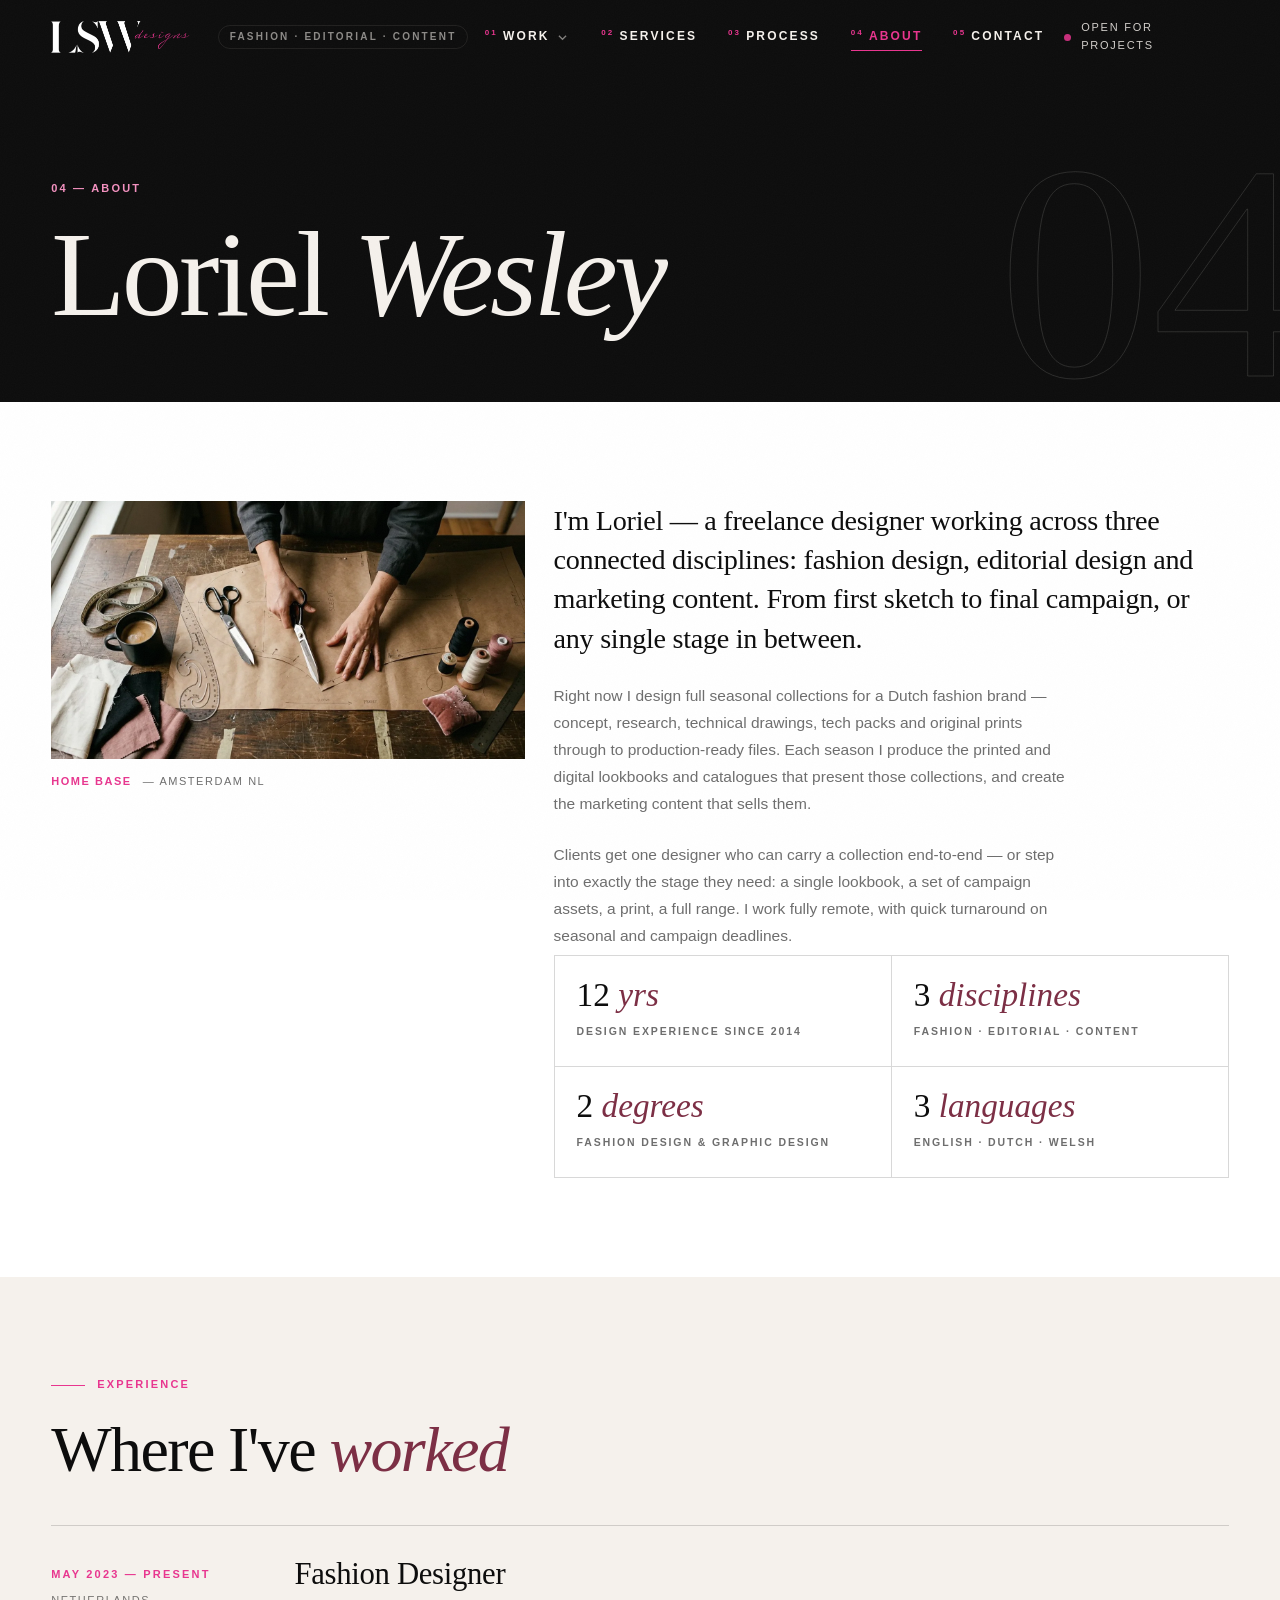
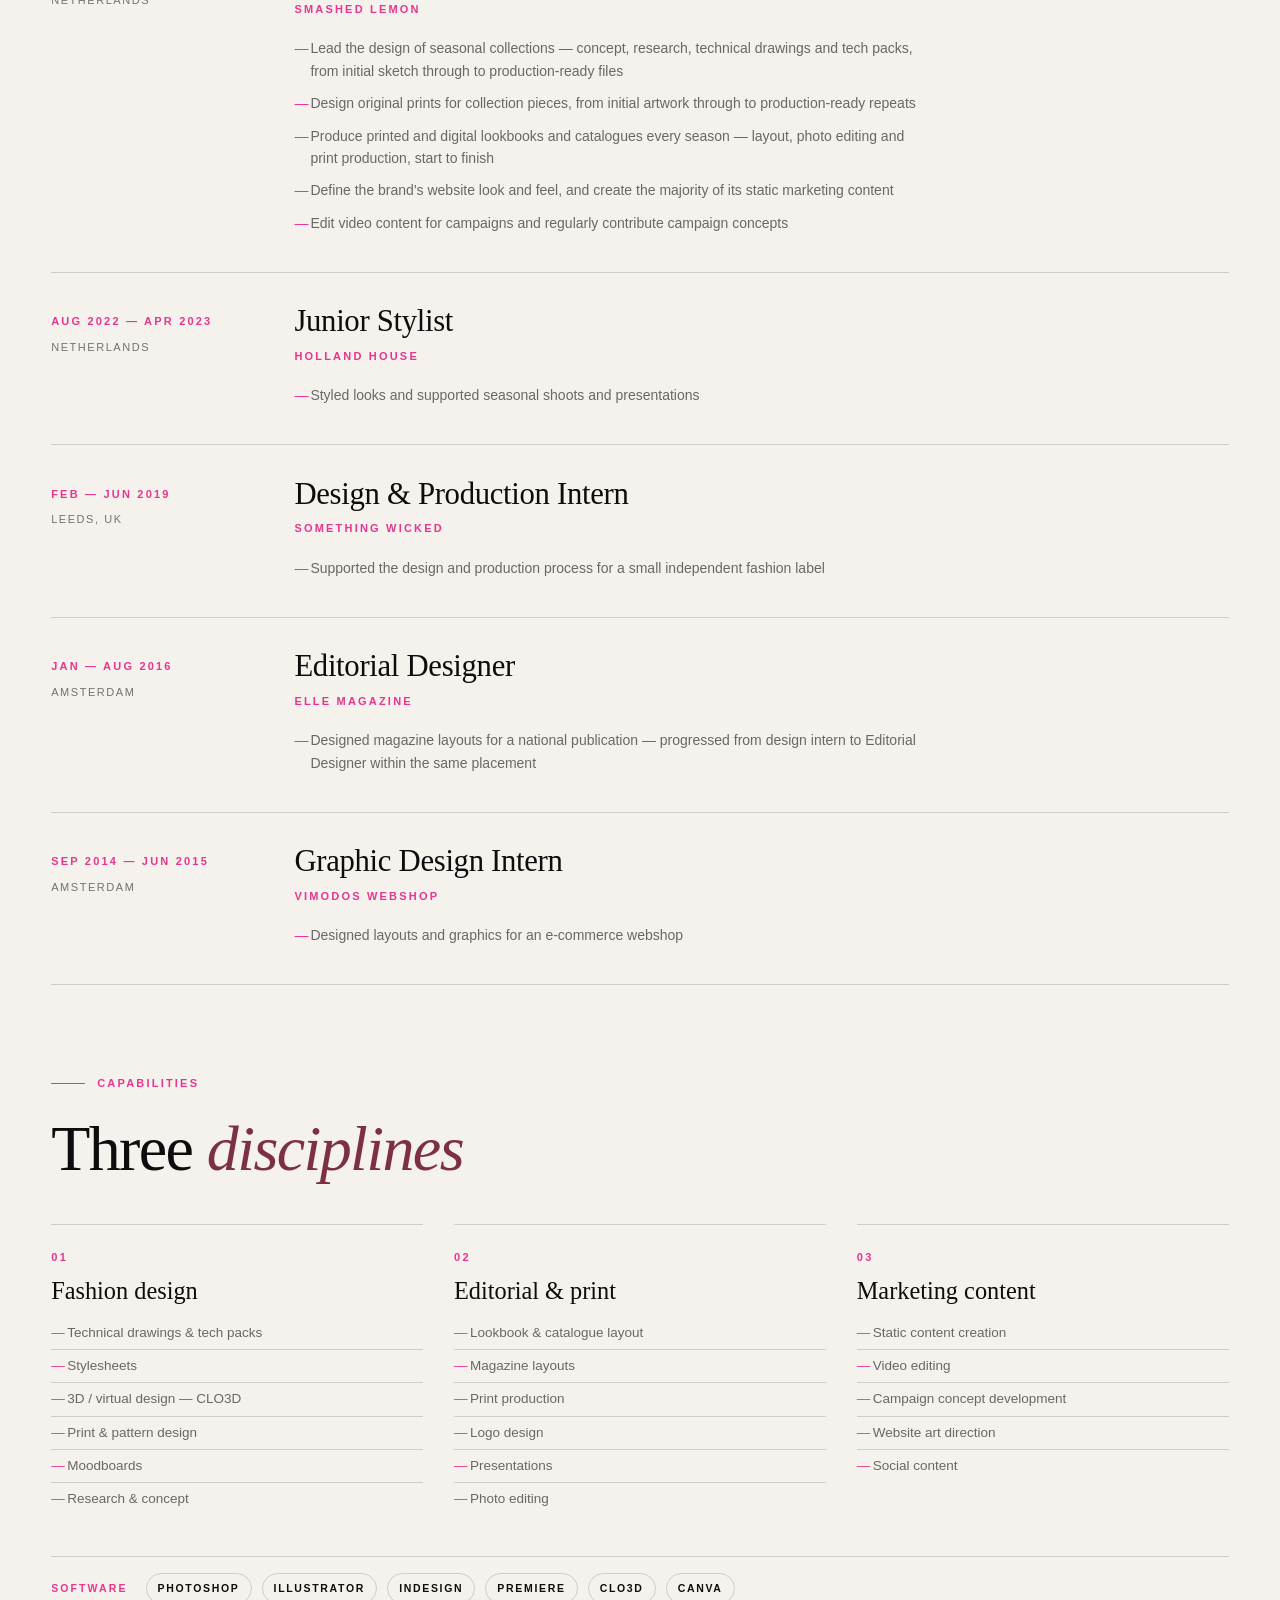
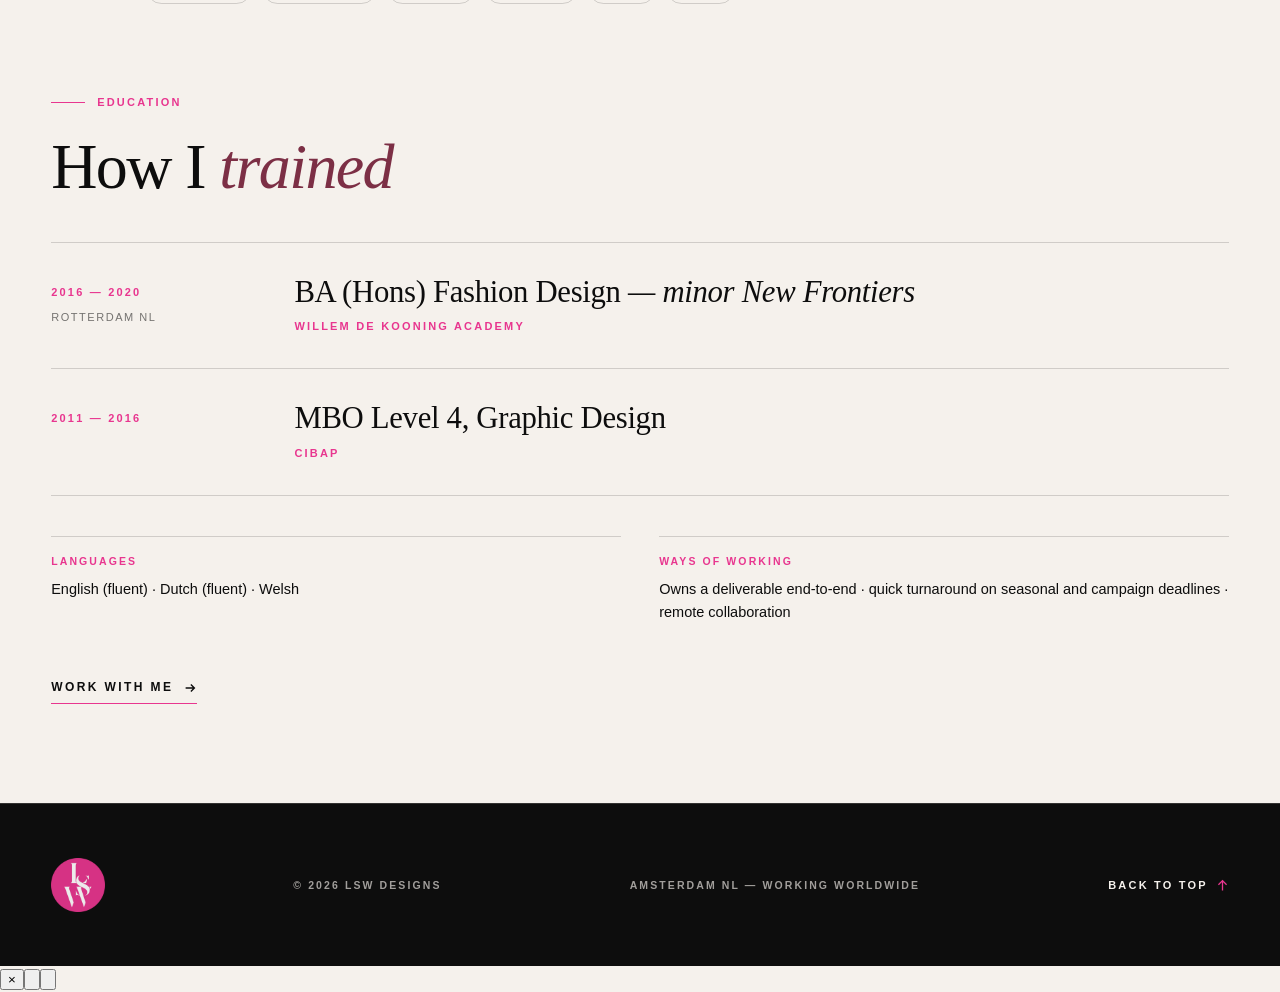
==== about.html @ 2af1115c "edit menu" ====
<!DOCTYPE html>
<html lang="en">
<head>
<meta charset="UTF-8">
<meta name="viewport" content="width=device-width, initial-scale=1">
<title>About — LSW Designs</title>
<meta name="description" content="Loriel Wesley — freelance fashion, editorial and marketing content designer. From first sketch to final campaign, fully remote from Amsterdam.">
<link rel="icon" type="image/png" href="assets/img/monogram.png">
<link rel="stylesheet" href="assets/fonts/fonts.css">
<link rel="stylesheet" href="assets/css/styles.css">
</head>
<body>

<div id="progress"></div>
<div id="cursor"></div>

<header class="masthead" id="masthead">
  <div class="container">
    <a class="wordmark" href="index.html"><img class="logo logo-light" src="assets/img/logo-light.png" alt="LSW Designs"><img class="logo logo-dark" src="assets/img/logo-dark.png" alt="LSW Designs"><span class="tag">Fashion · Editorial · Content</span></a>
    <nav class="nav" aria-label="Primary">
      <div class="nav-item has-sub">
  <a href="work.html"><sup>01</sup>Work</a>
  <button class="sub-toggle" aria-expanded="false" aria-controls="workSub" aria-label="Open Work menu">
    <svg viewBox="0 0 10 6" fill="none" stroke="currentColor" stroke-width="1.4"><path d="M1 1l4 4 4-4"/></svg>
  </button>
  <div class="sub" id="workSub">
    <a href="work.html">Selected work</a>
    <a href="print-archive.html">Print archive</a>
  </div>
</div>
      <a href="services.html"><sup>02</sup>Services</a>
      <a href="process.html"><sup>03</sup>Process</a>
      <a href="about.html" class="active"><sup>04</sup>About</a>
      <a href="index.html#contact"><sup>05</sup>Contact</a>
    </nav>
    <div class="mast-avail"><span class="dot"></span>Open for projects</div>
    <button class="menu-btn" id="menuBtn" aria-expanded="false" aria-controls="overlay">Menu</button>
  </div>
</header>

<div class="overlay" id="overlay">
  <div class="overlay-top"><span class="cap" style="color:var(--mute-inv)">Menu</span><button class="menu-btn" id="menuClose">Close</button></div>
  <div class="links">
    <a href="index.html"><sup>00</sup>Home</a>
    <a href="work.html"><sup>01</sup>Work</a>
    <a href="services.html"><sup>02</sup>Services</a>
    <a href="process.html"><sup>03</sup>Process</a>
    <a href="about.html"><sup>04</sup>About</a>
    <a href="index.html#contact"><sup>05</sup>Contact</a>
  </div>
  <p class="cap" style="color:var(--mute-inv)"><b>Amsterdam NL</b> — working worldwide · lswesleydesigns@gmail.com</p>
</div>

<div class="page-hero">
  <span class="ghost" aria-hidden="true">04</span>
  <div class="container">
    <p class="eyebrow">04 — About</p>
    <h1>Loriel <em>Wesley</em></h1>
    <p class="sub">Freelance fashion, editorial &amp; marketing content designer — based in Amsterdam, working worldwide.</p>
  </div>
</div>

<main>
<!-- ============ LEAD + CREDENTIALS ============ -->
<section class="white-sec pad-b">
  <div class="container">
    <div class="grid stack">
      <figure class="fig s5">
        <div class="media reveal" data-cursor="View">
          <picture>
            <source srcset="assets/img/about.webp" type="image/webp">
            <img src="assets/img/about.jpg" alt="Working from Amsterdam" width="1408" height="768" loading="lazy" decoding="async">
          </picture>
        </div>
        <figcaption class="cap"><b>Home base</b> — Amsterdam NL</figcaption>
      </figure>

      <div class="s7 o6 about-txt">
        <p class="lead reveal">I'm Loriel — a freelance designer working across three connected disciplines: fashion design, editorial design and marketing content. From first sketch to final campaign, or any single stage in between.</p>
        <p class="body reveal" style="--d:80ms">Right now I design full seasonal collections for a Dutch fashion brand — concept, research, technical drawings, tech packs and original prints through to production-ready files. Each season I produce the printed and digital lookbooks and catalogues that present those collections, and create the marketing content that sells them.</p>
        <p class="body reveal" style="--d:140ms">Clients get one designer who can carry a collection end-to-end — or step into exactly the stage they need: a single lookbook, a set of campaign assets, a print, a full range. I work fully remote, with quick turnaround on seasonal and campaign deadlines.</p>

        <div class="creds reveal" style="--d:200ms">
          <div class="cred"><div class="v">12 <em>yrs</em></div><div class="k">Design experience since 2014</div></div>
          <div class="cred"><div class="v">3 <em>disciplines</em></div><div class="k">Fashion · editorial · content</div></div>
          <div class="cred"><div class="v">2 <em>degrees</em></div><div class="k">Fashion design &amp; graphic design</div></div>
          <div class="cred"><div class="v">3 <em>languages</em></div><div class="k">English · Dutch · Welsh</div></div>
        </div>
      </div>
    </div>
  </div>
</section>

<!-- ============ EXPERIENCE ============ -->
<section class="light pad-b">
  <div class="container">
    <header class="shead" style="margin-bottom:clamp(28px,5vh,48px)">
      <p class="eyebrow"><span class="bx">Experience</span></p>
      <h2 class="shead-title" style="font-size:clamp(2.1rem,5vw,4.4rem)">Where I've <em>worked</em></h2>
    </header>

    <div class="exp">
      <div class="exp-row reveal">
        <div class="exp-when"><b>May 2023 — Present</b><span class="loc">Netherlands</span></div>
        <div>
          <h3 class="exp-role">Fashion Designer</h3>
          <span class="exp-company">Smashed Lemon</span>
          <ul class="exp-list">
            <li>Lead the design of seasonal collections — concept, research, technical drawings and tech packs, from initial sketch through to production-ready files</li>
            <li>Design original prints for collection pieces, from initial artwork through to production-ready repeats</li>
            <li>Produce printed and digital lookbooks and catalogues every season — layout, photo editing and print production, start to finish</li>
            <li>Define the brand's website look and feel, and create the majority of its static marketing content</li>
            <li>Edit video content for campaigns and regularly contribute campaign concepts</li>
          </ul>
        </div>
      </div>

      <div class="exp-row reveal">
        <div class="exp-when"><b>Aug 2022 — Apr 2023</b><span class="loc">Netherlands</span></div>
        <div>
          <h3 class="exp-role">Junior Stylist</h3>
          <span class="exp-company">Holland House</span>
          <ul class="exp-list">
            <li>Styled looks and supported seasonal shoots and presentations</li>
          </ul>
        </div>
      </div>

      <div class="exp-row reveal">
        <div class="exp-when"><b>Feb — Jun 2019</b><span class="loc">Leeds, UK</span></div>
        <div>
          <h3 class="exp-role">Design &amp; Production Intern</h3>
          <span class="exp-company">Something Wicked</span>
          <ul class="exp-list">
            <li>Supported the design and production process for a small independent fashion label</li>
          </ul>
        </div>
      </div>

      <div class="exp-row reveal">
        <div class="exp-when"><b>Jan — Aug 2016</b><span class="loc">Amsterdam</span></div>
        <div>
          <h3 class="exp-role">Editorial Designer</h3>
          <span class="exp-company">Elle Magazine</span>
          <ul class="exp-list">
            <li>Designed magazine layouts for a national publication — progressed from design intern to Editorial Designer within the same placement</li>
          </ul>
        </div>
      </div>

      <div class="exp-row reveal">
        <div class="exp-when"><b>Sep 2014 — Jun 2015</b><span class="loc">Amsterdam</span></div>
        <div>
          <h3 class="exp-role">Graphic Design Intern</h3>
          <span class="exp-company">Vimodos Webshop</span>
          <ul class="exp-list">
            <li>Designed layouts and graphics for an e-commerce webshop</li>
          </ul>
        </div>
      </div>
    </div>

    <!-- ============ SKILLS ============ -->
    <header class="shead" style="margin-top:clamp(64px,10vh,110px);margin-bottom:clamp(28px,5vh,48px)">
      <p class="eyebrow"><span class="bx">Capabilities</span></p>
      <h2 class="shead-title" style="font-size:clamp(2.1rem,5vw,4.4rem)">Three <em>disciplines</em></h2>
    </header>

    <div class="skills">
      <div class="skill reveal">
        <span class="k">01</span>
        <h4>Fashion design</h4>
        <ul>
          <li>Technical drawings &amp; tech packs</li>
          <li>Stylesheets</li>
          <li>3D / virtual design — CLO3D</li>
          <li>Print &amp; pattern design</li>
          <li>Moodboards</li>
          <li>Research &amp; concept</li>
        </ul>
      </div>
      <div class="skill reveal" style="--d:70ms">
        <span class="k">02</span>
        <h4>Editorial &amp; print</h4>
        <ul>
          <li>Lookbook &amp; catalogue layout</li>
          <li>Magazine layouts</li>
          <li>Print production</li>
          <li>Logo design</li>
          <li>Presentations</li>
          <li>Photo editing</li>
        </ul>
      </div>
      <div class="skill reveal" style="--d:140ms">
        <span class="k">03</span>
        <h4>Marketing content</h4>
        <ul>
          <li>Static content creation</li>
          <li>Video editing</li>
          <li>Campaign concept development</li>
          <li>Website art direction</li>
          <li>Social content</li>
        </ul>
      </div>
    </div>

    <div class="software reveal">
      <span class="k">Software</span>
      <span class="tag">Photoshop</span><span class="tag">Illustrator</span><span class="tag">InDesign</span><span class="tag">Premiere</span><span class="tag">CLO3D</span><span class="tag">Canva</span>
    </div>

    <!-- ============ EDUCATION ============ -->
    <header class="shead" style="margin-top:clamp(64px,10vh,110px);margin-bottom:clamp(28px,5vh,48px)">
      <p class="eyebrow"><span class="bx">Education</span></p>
      <h2 class="shead-title" style="font-size:clamp(2.1rem,5vw,4.4rem)">How I <em>trained</em></h2>
    </header>

    <div class="exp">
      <div class="exp-row reveal">
        <div class="exp-when"><b>2016 — 2020</b><span class="loc">Rotterdam NL</span></div>
        <div>
          <h3 class="exp-role">BA (Hons) Fashion Design <em>— minor New Frontiers</em></h3>
          <span class="exp-company">Willem de Kooning Academy</span>
        </div>
      </div>
      <div class="exp-row reveal">
        <div class="exp-when"><b>2011 — 2016</b></div>
        <div>
          <h3 class="exp-role">MBO Level 4, Graphic Design</h3>
          <span class="exp-company">CIBAP</span>
        </div>
      </div>
    </div>

    <!-- ============ LANGUAGES / WAYS OF WORKING ============ -->
    <div class="facts">
      <div class="fact reveal">
        <div class="k">Languages</div>
        <div class="v">English (fluent) · Dutch (fluent) · Welsh</div>
      </div>
      <div class="fact reveal" style="--d:70ms">
        <div class="k">Ways of working</div>
        <div class="v">Owns a deliverable end-to-end · quick turnaround on seasonal and campaign deadlines · remote collaboration</div>
      </div>
    </div>

    <a class="more" href="index.html#contact" style="margin-top:clamp(36px,6vh,56px)">Work with me <svg viewBox="0 0 16 16" fill="none" stroke="currentColor" stroke-width="1.6"><path d="M3 8h10M9 4l4 4-4 4"/></svg></a>
  </div>
</section>
</main>

<footer class="dark">
  <div class="container foot">
    <img class="foot-mark" src="assets/img/monogram.png" alt="LSW Designs monogram" width="160" height="160" loading="lazy" decoding="async">
    <span class="meta">© 2026 LSW Designs</span>
    <span class="meta">Amsterdam NL — working worldwide</span>
    <a class="top" href="#top">Back to top <svg viewBox="0 0 16 16" fill="none" stroke="currentColor" stroke-width="1.6"><path d="M8 14V2M3 7l5-5 5 5"/></svg></a>
  </div>
</footer>

<script src="assets/js/main.js"></script>
</body>
</html>
---- assets/fonts/fonts.css ----
@font-face {
  font-family: 'Archivo';
  font-style: italic;
  font-weight: 100 900;
  font-stretch: 100%;
  font-display: swap;
  src: url(k3kBo8UDI-1M0wlSfdzyIEkpwTM29hr-8mTYCxCmuA.woff2) format('woff2');
  unicode-range: U+0000-00FF, U+0131, U+0152-0153, U+02BB-02BC, U+02C6, U+02DA, U+02DC, U+0304, U+0308, U+0329, U+2000-206F, U+20AC, U+2122, U+2191, U+2193, U+2212, U+2215, U+FEFF, U+FFFD;
}

@font-face {
  font-family: 'Archivo';
  font-style: normal;
  font-weight: 100 900;
  font-stretch: 100%;
  font-display: swap;
  src: url(k3kPo8UDI-1M0wlSV9XAw6lQkqWY8Q82sLydOxI.woff2) format('woff2');
  unicode-range: U+0000-00FF, U+0131, U+0152-0153, U+02BB-02BC, U+02C6, U+02DA, U+02DC, U+0304, U+0308, U+0329, U+2000-206F, U+20AC, U+2122, U+2191, U+2193, U+2212, U+2215, U+FEFF, U+FFFD;
}

@font-face {
  font-family: 'Archivo Narrow';
  font-style: italic;
  font-weight: 400 700;
  font-display: swap;
  src: url(tss2ApVBdCYD5Q7hcxTE1ArZ0bb1uX563g.woff2) format('woff2');
  unicode-range: U+0000-00FF, U+0131, U+0152-0153, U+02BB-02BC, U+02C6, U+02DA, U+02DC, U+0304, U+0308, U+0329, U+2000-206F, U+20AC, U+2122, U+2191, U+2193, U+2212, U+2215, U+FEFF, U+FFFD;
}

@font-face {
  font-family: 'Archivo Narrow';
  font-style: normal;
  font-weight: 400 700;
  font-display: swap;
  src: url(tss0ApVBdCYD5Q7hcxTE1ArZ0bbwiXw.woff2) format('woff2');
  unicode-range: U+0000-00FF, U+0131, U+0152-0153, U+02BB-02BC, U+02C6, U+02DA, U+02DC, U+0304, U+0308, U+0329, U+2000-206F, U+20AC, U+2122, U+2191, U+2193, U+2212, U+2215, U+FEFF, U+FFFD;
}

@font-face {
  font-family: 'Fraunces';
  font-style: italic;
  font-weight: 100 900;
  font-display: swap;
  src: url(6NU58FyLNQOQZAnv9ZwNjucMHVn85Ni7emAe9lKqZTnbB-gzTK0K1ChjeveQ.woff2) format('woff2');
  unicode-range: U+0000-00FF, U+0131, U+0152-0153, U+02BB-02BC, U+02C6, U+02DA, U+02DC, U+0304, U+0308, U+0329, U+2000-206F, U+20AC, U+2122, U+2191, U+2193, U+2212, U+2215, U+FEFF, U+FFFD;
}

@font-face {
  font-family: 'Fraunces';
  font-style: normal;
  font-weight: 100 900;
  font-display: swap;
  src: url(6NU78FyLNQOQZAnv9bYEvDiIdE9Ea92uemAk_WBq8U_9v0c2Wa0KxC9TeA.woff2) format('woff2');
  unicode-range: U+0000-00FF, U+0131, U+0152-0153, U+02BB-02BC, U+02C6, U+02DA, U+02DC, U+0304, U+0308, U+0329, U+2000-206F, U+20AC, U+2122, U+2191, U+2193, U+2212, U+2215, U+FEFF, U+FFFD;
}
---- assets/css/styles.css ----
/* ============ TOKENS ============ */
:root{
  --rose-dark:#7C2F45;
  --rose-bright:#E8368F;
  --rose-soft:#F491C0;
  --purple-deep:#3B1F35;
  --paper:#F5F1EC;
  --black:#0D0D0D;
  --white:#FFFFFF;
  --ink:#0D0D0D;
  --line:rgba(13,13,13,.16);
  --line-inv:rgba(245,241,236,.16);
  --mute:rgba(13,13,13,.6);
  --mute-inv:rgba(245,241,236,.64);
  --serif:'Fraunces',Georgia,'Times New Roman',serif;
  --sans:'Archivo','Helvetica Neue',Arial,sans-serif;
  --narrow:'Archivo Narrow','Arial Narrow',Arial,sans-serif;
  --ease:cubic-bezier(.65,.05,.36,1);
  --ease2:cubic-bezier(.22,.61,.36,1);
  --pad:clamp(20px,4vw,72px);
}
/* ============ BASE ============ */
*,*::before,*::after{box-sizing:border-box}
html{scroll-behavior:smooth;scroll-padding-top:96px}
body{
  margin:0;background:var(--paper);color:var(--ink);
  font-family:var(--sans);font-size:16px;line-height:1.6;
  -webkit-font-smoothing:antialiased;text-rendering:optimizeLegibility;
  overflow-x:clip;
}
body.locked{overflow:hidden}
img{display:block;max-width:100%}
a{color:inherit;text-decoration:none}
h1,h2,h3,h4{margin:0;font-weight:400}
p{margin:0}
::selection{background:var(--rose-bright);color:var(--white)}
/* film grain */
body::after{
  content:"";position:fixed;inset:0;z-index:95;pointer-events:none;opacity:.05;
  background-image:url("data:image/svg+xml;utf8,<svg xmlns='http://www.w3.org/2000/svg' width='160' height='160'><filter id='n'><feTurbulence type='fractalNoise' baseFrequency='0.9' numOctaves='2' stitchTiles='stitch'/><feColorMatrix type='saturate' values='0'/></filter><rect width='160' height='160' filter='url(%23n)' opacity='0.55'/></svg>");
}
/* ============ GRID ============ */
.container{width:min(1720px,100%);margin-inline:auto;padding-inline:var(--pad)}
.grid{display:grid;grid-template-columns:repeat(12,1fr);column-gap:clamp(16px,2.2vw,32px)}
.s1{grid-column-end:span 1}.s2{grid-column-end:span 2}.s3{grid-column-end:span 3}.s4{grid-column-end:span 4}
.s5{grid-column-end:span 5}.s6{grid-column-end:span 6}.s7{grid-column-end:span 7}.s8{grid-column-end:span 8}
.s9{grid-column-end:span 9}.s10{grid-column-end:span 10}.s11{grid-column-end:span 11}.s12{grid-column-end:span 12}
.o1{grid-column-start:1}.o2{grid-column-start:2}.o3{grid-column-start:3}.o4{grid-column-start:4}
.o5{grid-column-start:5}.o6{grid-column-start:6}.o7{grid-column-start:7}.o8{grid-column-start:8}
.o9{grid-column-start:9}.o10{grid-column-start:10}
.bleed{width:100vw;margin-left:calc(50% - 50vw)}
/* ============ TYPE ============ */
.eyebrow{
  font-family:var(--narrow);font-size:11px;font-weight:600;letter-spacing:.2em;
  text-transform:uppercase;color:var(--mute);
}
.bx{color:var(--rose-bright);font-weight:600;margin-right:.55em}
.serif{font-family:var(--serif)}
.display{
  font-family:var(--serif);font-weight:350;letter-spacing:-.02em;line-height:.92;
}
.cap{
  font-family:var(--narrow);font-size:11px;font-weight:500;letter-spacing:.14em;
  text-transform:uppercase;color:var(--mute);margin-top:14px;
}
.cap b{color:var(--rose-bright);font-weight:600;margin-right:.6em}
.cap i{font-style:normal;color:var(--ink)}
/* ============ REVEAL ============ */
.reveal{transition:transform .6s var(--ease2)}
.media{overflow:hidden}
.media img{width:100%;height:100%;object-fit:cover;transform:scale(1.03);transition:transform 1.5s var(--ease)}
.media:hover img{transform:scale(1.07)}
/* ============ PROGRESS + MASTHEAD ============ */
#progress{position:fixed;top:0;left:0;height:2px;width:0;background:var(--rose-bright);z-index:110}
.masthead{
  position:fixed;top:0;left:0;right:0;z-index:100;color:var(--paper);
  transition:transform .5s var(--ease),background .45s ease,color .45s ease,box-shadow .45s ease;
}
.masthead .container{display:flex;align-items:center;justify-content:space-between;height:74px;gap:20px}
.masthead.hidden{transform:translateY(-104%)}
.masthead.scrolled{background:rgba(245,241,236,.88);backdrop-filter:blur(12px);-webkit-backdrop-filter:blur(12px);color:var(--ink);box-shadow:0 1px 0 var(--line)}
.wordmark{font-family:var(--serif);font-size:21px;letter-spacing:-.01em;line-height:1}
.wordmark em{font-style:italic}
.wordmark sup{font-size:8px;color:var(--rose-bright);margin-left:2px;vertical-align:super}
.wordmark .tag{display:inline-block;margin-left:14px;font-family:var(--narrow);font-size:10px;letter-spacing:.22em;color:inherit;opacity:.55;text-transform:uppercase;vertical-align:2px}
.wordmark{display:inline-flex;align-items:center;gap:14px}
.wordmark img.logo{display:block;height:clamp(24px,3.4vw,32px);width:auto}
.wordmark img.logo-dark{display:none}
.masthead.scrolled .wordmark img.logo-light{display:none}
.masthead.scrolled .wordmark img.logo-dark{display:block}
.nav{display:flex;align-items:center;gap:clamp(16px,2.4vw,34px)}
.nav a{font-family:var(--narrow);font-size:12px;font-weight:600;letter-spacing:.18em;text-transform:uppercase;position:relative;padding:4px 0}
.nav a sup{font-size:8px;color:var(--rose-bright);margin-right:5px}
.nav a::after{content:"";position:absolute;left:0;bottom:0;height:1px;width:100%;background:var(--rose-bright);transform:scaleX(0);transform-origin:right;transition:transform .45s var(--ease)}
.nav a:hover::after{transform:scaleX(1);transform-origin:left}
.mast-avail{display:flex;align-items:center;gap:10px;font-family:var(--narrow);font-size:11px;letter-spacing:.16em;text-transform:uppercase;opacity:.85}
.dot{width:7px;height:7px;border-radius:50%;background:var(--rose-bright);box-shadow:0 0 0 0 rgba(232,54,143,.55);animation:pulse 2.4s infinite}
@keyframes pulse{0%{box-shadow:0 0 0 0 rgba(232,54,143,.5)}70%{box-shadow:0 0 0 9px rgba(232,54,143,0)}100%{box-shadow:0 0 0 0 rgba(232,54,143,0)}}
.menu-btn{display:none;background:none;border:0;color:inherit;cursor:pointer;font-family:var(--narrow);font-size:12px;font-weight:600;letter-spacing:.18em;text-transform:uppercase;padding:8px 0}
/* menu overlay */
.overlay{position:fixed;inset:0;z-index:105;background:var(--black);color:var(--paper);display:flex;flex-direction:column;justify-content:space-between;padding:calc(var(--pad) * 1.2) var(--pad) var(--pad);transform:translateY(-102%);transition:transform .6s var(--ease)}
.overlay.open{transform:translateY(0)}
.overlay-top{display:flex;align-items:center;justify-content:space-between;margin-bottom:6vh}
.overlay .menu-btn{display:block;color:var(--paper)}
.overlay .links{display:flex;flex-direction:column}
.overlay .links a{font-family:var(--serif);font-size:clamp(2.4rem,10vw,4.6rem);line-height:1.06;display:flex;align-items:baseline;gap:18px;padding:6px 0;border-bottom:1px solid var(--line-inv)}
.overlay .links a sup{font-family:var(--narrow);font-size:12px;color:var(--rose-bright);letter-spacing:.2em}
.overlay .links a:hover{color:var(--rose-soft);font-style:italic}
/* ============ CURSOR FOLLOWER ============ */
#cursor{
  position:fixed;left:0;top:0;z-index:120;pointer-events:none;
  font-family:var(--narrow);font-size:10px;font-weight:600;letter-spacing:.22em;text-transform:uppercase;
  background:var(--black);color:var(--paper);border:1px solid var(--line-inv);
  padding:9px 14px;border-radius:999px;opacity:0;transform:translate(-50%,-160%) scale(.7);
  transition:opacity .3s ease,transform .3s var(--ease);white-space:nowrap;
}
#cursor.on{opacity:1;transform:translate(-50%,-160%) scale(1)}
/* ============ HERO ============ */
.hero{position:relative;background:var(--black);color:var(--paper);min-height:100vh;min-height:100svh;display:flex;flex-direction:column;overflow:hidden}
.hero-media{position:absolute;top:0;right:0;bottom:0;width:56%;overflow:hidden}
.hero-media img{width:100%;height:100%;object-fit:cover;animation:kb 30s ease-in-out infinite alternate}
.hero-media-shade{position:absolute;inset:0;background:linear-gradient(90deg,rgba(13,13,13,.82) 0%,rgba(13,13,13,.35) 46%,rgba(13,13,13,0) 78%)}
@keyframes kb{from{transform:scale(1.02) translateX(0)}to{transform:scale(1.11) translateX(-2.4%)}}
.hero-inner{position:relative;z-index:2;flex:1;display:flex;flex-direction:column;padding-top:clamp(120px,16vh,170px);padding-bottom:40px}
.hero-copy{position:relative;z-index:3}
.hero .kicker{color:var(--rose-soft);letter-spacing:.22em}
.hero-title{margin:clamp(14px,2.5vh,26px) 0 clamp(18px,3vh,30px);display:flex;flex-direction:column}
.hero-title .t1{font-family:var(--serif);font-weight:340;font-size:clamp(3.6rem,10vw,12rem);line-height:.86;letter-spacing:-.03em}
.hero-title .t2{font-family:var(--serif);font-weight:340;font-size:clamp(3.6rem,10vw,12rem);line-height:.86;letter-spacing:-.03em}
.hero-title .t2 em{font-style:italic;font-weight:300;color:var(--paper)}
.hero-title sup{font-size:.16em;color:var(--rose-bright);vertical-align:super;letter-spacing:0}
.hero-line{max-width:52ch;font-family:var(--sans);font-size:clamp(15px,1.25vw,17px);line-height:1.7;color:var(--mute-inv)}
.hero-line .accent{display:block;font-family:var(--narrow);font-size:12px;font-weight:600;letter-spacing:.24em;text-transform:uppercase;color:var(--rose-bright);margin-bottom:12px}
.hero-meta{position:relative;z-index:3;margin-top:auto;padding-top:26px;border-top:1px solid var(--line-inv);display:flex;flex-wrap:wrap;gap:14px 44px;font-family:var(--narrow);font-size:11px;font-weight:600;letter-spacing:.2em;text-transform:uppercase;color:var(--mute-inv)}
.hero-edge{position:absolute;left:22px;bottom:26px;z-index:3;writing-mode:vertical-rl;transform:rotate(180deg);font-family:var(--narrow);font-size:10px;letter-spacing:.26em;text-transform:uppercase;color:rgba(245,241,236,.42)}
.hero-scroll{position:absolute;right:26px;bottom:24px;z-index:3;display:flex;flex-direction:column;align-items:center;gap:10px;font-family:var(--narrow);font-size:10px;letter-spacing:.24em;text-transform:uppercase;color:var(--mute-inv)}
.hero-scroll i{display:block;width:1px;height:44px;background:var(--line-inv);position:relative;overflow:hidden}
.hero-scroll i::after{content:"";position:absolute;left:0;top:-30%;width:100%;height:30%;background:var(--rose-bright);animation:scrolldot 2.2s var(--ease) infinite}
@keyframes scrolldot{0%{top:-30%}70%{top:105%}100%{top:105%}}
/* ============ TICKER ============ */
.ticker{background:var(--black);border-top:1px solid var(--line-inv);overflow:hidden;padding:15px 0}
.ticker-track{display:flex;width:max-content;animation:marq 42s linear infinite}
.ticker:hover .ticker-track{animation-play-state:paused}
.ticker-group{display:flex;align-items:center}
.ticker-item{font-family:var(--narrow);font-size:12px;font-weight:600;letter-spacing:.26em;text-transform:uppercase;color:rgba(245,241,236,.82);padding:0 26px;white-space:nowrap}
.ticker-star{width:11px;height:11px;color:var(--rose-bright);flex:0 0 auto}
@keyframes marq{to{transform:translateX(-50%)}}
/* ============ SECTIONS ============ */
section{position:relative}
.pad-b{padding-block:clamp(72px,11vh,150px)}
.dark{background:var(--black);color:var(--paper)}
.light{background:var(--paper);color:var(--ink)}
.white-sec{background:var(--white);color:var(--ink)}
/* section header */
.shead{margin-bottom:clamp(44px,7vh,88px)}
.shead .eyebrow{margin-bottom:clamp(18px,3vh,30px);display:flex;align-items:center;gap:12px}
.shead .eyebrow::before{content:"";width:34px;height:1px;background:var(--rose-bright)}
.shead-main{align-items:end}
.shead-title{font-family:var(--serif);font-weight:340;font-size:clamp(3rem,7.5vw,7.2rem);line-height:.92;letter-spacing:-.025em}
.shead-title em{font-style:italic;color:var(--rose-dark)}
.dark .shead-title em{color:var(--rose-soft)}
.shead-meta{padding-bottom:8px}
.shead-meta p{font-family:var(--narrow);font-size:12px;font-weight:600;letter-spacing:.16em;text-transform:uppercase;color:var(--mute)}
.dark .shead-meta p{color:var(--mute-inv)}
.shead-meta .desc{font-family:var(--sans);font-size:15px;font-weight:400;letter-spacing:0;text-transform:none;max-width:44ch;margin-top:14px;line-height:1.65}
/* ============ CASE STUDIES ============ */
.cs{padding-top:clamp(56px,9vh,110px);padding-bottom:clamp(56px,9vh,110px);border-top:1px solid var(--line)}
.cs:first-of-type{border-top:0;padding-top:0}
.cs-head{align-items:end;margin-bottom:clamp(30px,5vh,56px)}
.cs-idx{font-family:var(--narrow);font-size:12px;font-weight:600;letter-spacing:.24em;text-transform:uppercase;color:var(--rose-bright)}
.cs-title{font-family:var(--serif);font-weight:340;font-size:clamp(2.6rem,6vw,5.6rem);line-height:.95;letter-spacing:-.02em;margin-top:8px}
.cs-title em{font-style:italic}
.cs-sub{margin-top:12px;font-family:var(--narrow);font-size:12px;font-weight:600;letter-spacing:.18em;text-transform:uppercase;color:var(--mute)}
.cs-meta{display:grid;grid-template-columns:repeat(2,1fr);gap:14px 24px;padding:22px 0 6px;border-top:1px solid var(--line)}
.cs-meta .k{font-family:var(--narrow);font-size:10px;font-weight:600;letter-spacing:.2em;text-transform:uppercase;color:var(--rose-bright)}
.cs-meta .v{font-family:var(--sans);font-size:13.5px;line-height:1.45;margin-top:4px;color:var(--ink)}
.cs-brief{margin:0}
.cs-brief .eyebrow{margin-bottom:14px}
.cs-brief p{font-size:clamp(15px,1.2vw,17px);line-height:1.7;color:var(--mute);max-width:40ch}
.pull{font-family:var(--serif);font-weight:300;font-style:italic;font-size:clamp(1.35rem,2.4vw,2.1rem);line-height:1.28;letter-spacing:-.01em}
.pull .note{display:block;margin-top:18px;font-family:var(--narrow);font-style:normal;font-size:11px;font-weight:600;letter-spacing:.18em;text-transform:uppercase;color:var(--rose-bright)}
.aside-note{font-family:var(--narrow);font-size:12px;font-weight:600;letter-spacing:.16em;text-transform:uppercase;color:var(--mute);line-height:1.9}
.aside-note b{color:var(--ink);font-weight:600}
/* figure spacing */
.fig{margin:0}
.fig+.fig{margin-top:clamp(18px,3vh,30px)}
/* ============ JOURNEY STRIP (horizontal drag) ============ */
.strip-head{display:flex;align-items:flex-end;justify-content:space-between;gap:20px;margin-bottom:22px}
.strip-head .lbl{font-family:var(--narrow);font-size:11px;font-weight:600;letter-spacing:.22em;text-transform:uppercase;color:var(--rose-bright)}
.strip-head .lbl b{color:var(--ink);font-weight:600}
.strip-head h3{font-family:var(--serif);font-weight:340;font-size:clamp(1.6rem,2.6vw,2.4rem);line-height:1;margin-top:8px}
.strip-nav{display:flex;align-items:center;gap:12px;flex:0 0 auto}
.strip-count{font-family:var(--narrow);font-size:11px;letter-spacing:.18em;color:var(--mute);min-width:56px;text-align:right}
.strip-btn{width:42px;height:42px;border:1px solid var(--line);background:none;cursor:pointer;display:grid;place-items:center;transition:all .3s var(--ease)}
.strip-btn:hover{border-color:var(--rose-bright);color:var(--rose-bright)}
.strip-btn svg{width:15px;height:15px}
.drag{display:flex;gap:clamp(14px,1.6vw,22px);overflow-x:auto;scroll-snap-type:x mandatory;cursor:grab;scrollbar-width:none;-ms-overflow-style:none;padding-bottom:4px;user-select:none}
.drag::-webkit-scrollbar{display:none}
.drag.dragging{cursor:grabbing;scroll-snap-type:none}
.slide{flex:0 0 auto;width:clamp(280px,32vw,440px);scroll-snap-align:start}
.slide .media{aspect-ratio:4/5}
.slide .cap{margin-top:12px}
.strip-progress{height:1px;background:var(--line);margin-top:26px;position:relative}
.strip-progress i{position:absolute;left:0;top:-1px;height:3px;width:20%;background:var(--rose-bright);transition:width .2s linear}
/* ============ SERVICES ============ */
.svc{border-top:1px solid var(--line-inv)}
.svc-row{display:grid;grid-template-columns:minmax(90px,160px) 1fr minmax(120px,240px) 48px;gap:clamp(16px,2.4vw,40px);align-items:center;padding:clamp(26px,4vh,42px) 0;border-bottom:1px solid var(--line-inv);transition:background .35s ease,padding .35s ease}
.svc-row:hover{background:#141414;padding-left:clamp(8px,1.2vw,18px);padding-right:clamp(8px,1.2vw,18px)}
.svc-num{font-family:var(--narrow);font-size:12px;font-weight:600;letter-spacing:.24em;color:var(--rose-soft)}
.svc-row:hover .svc-num{color:var(--rose-bright)}
.svc-name{font-family:var(--serif);font-weight:340;font-size:clamp(1.7rem,3.4vw,3.2rem);line-height:1;letter-spacing:-.01em;color:var(--paper)}
.svc-row:hover .svc-name{font-style:italic;color:var(--white)}
.svc-desc{font-family:var(--sans);font-size:14.5px;line-height:1.65;color:var(--mute-inv);max-width:56ch}
.svc-tags{display:flex;flex-wrap:wrap;gap:8px}
.tag{font-family:var(--narrow);font-size:10.5px;font-weight:600;letter-spacing:.16em;text-transform:uppercase;border:1px solid var(--line-inv);color:var(--rose-soft);padding:6px 11px;border-radius:999px;white-space:nowrap}
.svc-row:hover .tag{border-color:rgba(232,54,143,.6);color:var(--rose-bright)}
.svc-arrow{justify-self:end;color:var(--rose-bright);opacity:0;transform:translateX(-8px);transition:all .35s var(--ease)}
.svc-row:hover .svc-arrow{opacity:1;transform:none}
.svc-arrow svg{width:18px;height:18px}
/* ============ PROCESS ============ */
.steps{display:grid;grid-template-columns:repeat(4,1fr);gap:clamp(18px,2.4vw,32px);margin-top:clamp(20px,4vh,40px)}
.step{border-top:1px solid var(--line);padding-top:22px}
.step .n{font-family:var(--narrow);font-size:12px;font-weight:600;letter-spacing:.22em;color:var(--rose-bright)}
.step h3{font-family:var(--serif);font-weight:340;font-size:clamp(1.4rem,1.9vw,1.9rem);line-height:1.05;margin:14px 0 12px}
.step p{font-size:14px;line-height:1.65;color:var(--mute)}
.remote{margin-top:clamp(40px,6vh,70px);border-top:1px solid var(--line);padding-top:26px;display:grid;grid-template-columns:repeat(4,1fr);gap:clamp(18px,2.4vw,32px)}
.remote .k{font-family:var(--narrow);font-size:10.5px;font-weight:600;letter-spacing:.2em;text-transform:uppercase;color:var(--rose-bright);margin-bottom:6px}
.remote .v{font-family:var(--sans);font-size:13.5px;line-height:1.55;color:var(--mute)}
.deliver{margin-top:clamp(36px,5vh,60px)}
.deliver .row{display:flex;flex-wrap:wrap;align-items:center;gap:10px;margin-top:16px}
.deliver .tag{border-color:var(--line);color:var(--ink)}
.deliver .tag:hover{border-color:var(--rose-bright);color:var(--rose-bright)}
.deliver p{font-family:var(--sans);font-size:13.5px;color:var(--mute);max-width:60ch;margin-top:14px}
/* dark rose band */
.rose-band{background:var(--rose-dark);color:var(--paper);padding-block:clamp(64px,9vh,120px);margin-top:clamp(56px,9vh,110px)}
.rose-band .statement{font-family:var(--serif);font-weight:340;font-size:clamp(2.2rem,5.4vw,5rem);line-height:1.02;letter-spacing:-.02em;max-width:16ch}
.rose-band .statement em{font-style:italic;color:var(--rose-soft)}
.rose-band .sub{font-family:var(--narrow);font-size:12px;font-weight:600;letter-spacing:.2em;text-transform:uppercase;color:rgba(245,241,236,.7);margin-top:20px}
.tt{margin-top:clamp(30px,5vh,50px);border-top:1px solid rgba(245,241,236,.28)}
.tt-row{display:flex;align-items:baseline;justify-content:space-between;gap:20px;padding:17px 0;border-bottom:1px solid rgba(245,241,236,.28)}
.tt-row .k{font-family:var(--narrow);font-size:11px;font-weight:600;letter-spacing:.2em;text-transform:uppercase;color:var(--rose-soft)}
.tt-row .v{font-family:var(--serif);font-size:clamp(1.15rem,2vw,1.7rem);font-weight:340}
/* before/after */
.ba{margin-top:clamp(56px,9vh,110px)}
.ba-wrap{position:relative;overflow:hidden;aspect-ratio:3/2;cursor:ew-resize;touch-action:pan-y}
.ba-wrap img{position:absolute;inset:0;width:100%;height:100%;object-fit:cover;pointer-events:none}
.ba-before{clip-path:inset(0 calc(100% - var(--pos,50%)) 0 0)}
.ba-line{position:absolute;top:0;bottom:0;left:var(--pos,50%);width:2px;background:var(--paper);transform:translateX(-1px)}
.ba-knob{position:absolute;top:50%;left:var(--pos,50%);transform:translate(-50%,-50%);width:52px;height:52px;border-radius:50%;background:var(--paper);display:grid;place-items:center;color:var(--ink);box-shadow:0 4px 24px rgba(13,13,13,.28)}
.ba-knob svg{width:20px;height:20px}
.ba-tag{position:absolute;top:18px;font-family:var(--narrow);font-size:10.5px;font-weight:600;letter-spacing:.2em;text-transform:uppercase;color:var(--paper);background:rgba(13,13,13,.55);backdrop-filter:blur(4px);padding:7px 12px;border-radius:999px}
.ba-tag.l{left:18px}
.ba-tag.r{right:18px}
.ba-cap{display:flex;justify-content:space-between;gap:16px;flex-wrap:wrap;margin-top:14px}
/* ============ ABOUT ============ */
.about-media{position:relative}
.about-media .cap{margin-top:14px}
.about-txt{min-width:0}
.about-txt>*+*{margin-top:clamp(18px,2.6vh,28px)}
.about-txt .lead{font-family:var(--serif);font-weight:300;font-size:clamp(1.35rem,2.2vw,2rem);line-height:1.4;letter-spacing:-.01em;overflow-wrap:normal}
.about-txt .lead em{font-style:italic;color:var(--rose-dark)}
.about-txt p.body{font-size:15.5px;line-height:1.75;color:var(--mute);max-width:60ch;overflow-wrap:normal}
.creds{display:grid;grid-template-columns:repeat(2,1fr);border-top:1px solid var(--line);border-left:1px solid var(--line);margin-top:6px}
.cred{border-right:1px solid var(--line);border-bottom:1px solid var(--line);padding:22px 22px 26px}
.cred .v{font-family:var(--serif);font-weight:340;font-size:clamp(1.7rem,2.6vw,2.4rem);line-height:1;color:var(--ink)}
.cred .v em{font-style:italic;color:var(--rose-dark)}
.cred .k{font-family:var(--narrow);font-size:10.5px;font-weight:600;letter-spacing:.18em;text-transform:uppercase;color:var(--mute);margin-top:12px}
/* ============ CONTACT ============ */
.contact-email{display:inline-block;font-family:var(--serif);font-weight:340;font-size:clamp(1.9rem,5.4vw,5rem);line-height:1.05;letter-spacing:-.02em;color:var(--paper);margin-top:clamp(26px,4vh,44px);border-bottom:2px solid var(--rose-bright);transition:color .35s ease}
.contact-email:hover{color:var(--rose-soft)}
.contact-email .at{color:var(--rose-bright)}
.contact-note{font-family:var(--narrow);font-size:12px;font-weight:600;letter-spacing:.18em;text-transform:uppercase;color:var(--mute-inv);margin-top:16px}
.contact-grid{margin-top:clamp(44px,7vh,80px);border-top:1px solid var(--line-inv)}
.form{display:grid;grid-template-columns:repeat(2,1fr);gap:clamp(26px,4vh,44px) clamp(24px,3vw,40px);padding-top:clamp(30px,5vh,48px)}
.form .full{grid-column:1/-1}
.field label{display:block;font-family:var(--narrow);font-size:10.5px;font-weight:600;letter-spacing:.2em;text-transform:uppercase;color:var(--rose-soft);margin-bottom:8px}
.field input,.field select,.field textarea{
  width:100%;background:transparent;border:0;border-bottom:1px solid var(--line-inv);
  color:var(--paper);font-family:var(--sans);font-size:16px;padding:12px 0;border-radius:0;
  transition:border-color .3s ease;appearance:none;-webkit-appearance:none;
}
.field input:focus,.field select:focus,.field textarea:focus{outline:none;border-color:var(--rose-bright)}
.field ::placeholder{color:rgba(245,241,236,.4);opacity:1}
.field textarea{resize:vertical;min-height:110px}
.field select{background-image:url("data:image/svg+xml;utf8,<svg xmlns='http://www.w3.org/2000/svg' width='12' height='8' viewBox='0 0 12 8'><path d='M1 1l5 5 5-5' fill='none' stroke='%23E8368F' stroke-width='1.6'/></svg>");background-repeat:no-repeat;background-position:right 4px center;cursor:pointer}
.field select option{color:var(--ink);background:var(--paper)}
.field .hint{display:block;font-family:var(--narrow);font-size:10.5px;letter-spacing:.14em;text-transform:uppercase;color:var(--mute-inv);margin-top:8px}
.btn{display:inline-flex;align-items:center;gap:12px;background:var(--rose-bright);color:var(--black);border:0;cursor:pointer;font-family:var(--narrow);font-size:12px;font-weight:700;letter-spacing:.2em;text-transform:uppercase;padding:19px 30px;border-radius:999px;transition:background .3s ease,color .3s ease,transform .3s ease}
.btn:hover{background:var(--white)}
.btn svg{width:15px;height:15px;transition:transform .3s var(--ease)}
.btn:hover svg{transform:translateX(4px)}
.form-ok{grid-column:1/-1;padding:10px 0 30px}
.form-ok .big{font-family:var(--serif);font-style:italic;font-size:clamp(1.6rem,3vw,2.4rem);color:var(--paper)}
.form-ok p{color:var(--mute-inv);margin-top:12px;font-size:15px}
/* ============ FOOTER ============ */
footer.dark{border-top:1px solid var(--line-inv);padding-block:clamp(40px,6vh,64px)}
.foot{display:flex;flex-wrap:wrap;align-items:center;justify-content:space-between;gap:16px 40px}
.foot-mark{display:block;height:clamp(38px,4.5vw,54px);width:auto;opacity:.92;transition:opacity .3s ease}
.foot-mark:hover{opacity:1}
.foot .meta{font-family:var(--narrow);font-size:10.5px;font-weight:600;letter-spacing:.2em;text-transform:uppercase;color:var(--mute-inv)}
.foot .top{font-family:var(--narrow);font-size:11px;font-weight:600;letter-spacing:.2em;text-transform:uppercase;color:var(--paper);display:flex;align-items:center;gap:8px}
.foot .top svg{width:13px;height:13px;color:var(--rose-bright)}
.foot .top:hover{color:var(--rose-soft)}
/* ============ RESPONSIVE ============ */
@media (max-width:1024px){
  .hero-media{width:64%}
  .svc-row{grid-template-columns:64px 1fr 40px}
  .svc-tags{grid-column:2}
  .steps,.remote{grid-template-columns:repeat(2,1fr)}
  .nav{display:none}
  .mast-avail{display:none}
  .menu-btn{display:block}
}
@media (max-width:900px){
  .stack>*{grid-column:1/-1 !important}
  .stack .cs-meta{grid-column:1/-1 !important}
  .hero-media{width:100%;opacity:.9}
  .hero-media-shade{background:linear-gradient(180deg,rgba(13,13,13,.7) 0%,rgba(13,13,13,.55) 40%,rgba(13,13,13,.8) 100%)}
  .hero-copy{max-width:100%}
  .hero-edge{display:none}
  .hero-meta{gap:12px 28px}
  .form{grid-template-columns:1fr}
  .stack>.fig,.stack>.cs-brief,.stack>.pull{margin-bottom:clamp(24px,4vh,40px)}
  .shead-main{row-gap:20px}
}
@media (max-width:600px){
  .svc-row{grid-template-columns:1fr 40px}
  .svc-num{grid-column:1}
  .svc-name{grid-column:1}
  .svc-desc{grid-column:1}
  .svc-tags{grid-column:1}
  .svc-arrow{display:none}
  .steps,.remote{grid-template-columns:1fr}
  .hero-scroll{display:none}
  .ba-wrap{aspect-ratio:4/5}
  .wordmark .tag{display:none}
  .cs-meta{grid-template-columns:1fr}
}
/* ============ REDUCED MOTION ============ */
@media (prefers-reduced-motion:reduce){
  *,*::before,*::after{animation-duration:.001s !important;animation-iteration-count:1 !important;transition-duration:.001s !important;scroll-behavior:auto !important}
  .reveal{transform:none}
  .media{clip-path:none}
  .ticker-track{animation:none}
}


  .cw-1 .bg{fill:#F5F1EC}
  .cw-1 .shape-a{fill:#7C2F45}
  .cw-1 .shape-b{fill:#E8368F}
  .cw-1 .shape-c{fill:#F491C0}
  .cw-1 .shape-d{fill:#3B1F35}
  .cw-1 .line{fill:none;stroke:#0D0D0D;stroke-width:1.4;opacity:.55}
  .cw-1 .dot{fill:#E8368F}
  .cw-2 .bg{fill:#F5F1EC}
  .cw-2 .shape-a{fill:#0D0D0D}
  .cw-2 .shape-b{fill:#4a4a4a}
  .cw-2 .shape-c{fill:#b5b0aa}
  .cw-2 .shape-d{fill:#0D0D0D}
  .cw-2 .line{fill:none;stroke:#0D0D0D;stroke-width:1.4;opacity:.5}
  .cw-2 .dot{fill:#0D0D0D}
  .cw-3 .bg{fill:#3B1F35}
  .cw-3 .shape-a{fill:#F5F1EC}
  .cw-3 .shape-b{fill:#F491C0}
  .cw-3 .shape-c{fill:#E8368F}
  .cw-3 .shape-d{fill:#0D0D0D}
  .cw-3 .line{fill:none;stroke:#F5F1EC;stroke-width:1.4;opacity:.5}
  .cw-3 .dot{fill:#E8368F}
/* ============ MULTI-PAGE ADDITIONS ============ */

/* media is used as span inside links too */
.media{display:block;position:relative}
.media svg{display:block}
.media svg.fill{width:100%;height:100%}

/* nav active state */
.nav a.active{color:var(--rose-bright)}
.nav a.active::after{transform:scaleX(1);transform-origin:left}

/* ============ MORE LINK (arrow) ============ */
.more{display:inline-flex;align-items:center;gap:10px;font-family:var(--narrow);font-size:12px;font-weight:600;letter-spacing:.2em;text-transform:uppercase;color:inherit;border-bottom:1px solid var(--rose-bright);padding-bottom:6px;transition:color .3s ease}
.more:hover{color:var(--rose-bright)}
.more svg{width:14px;height:14px;flex:0 0 auto;transition:transform .3s var(--ease)}
.more:hover svg{transform:translateX(4px)}
.shead-meta .more{margin-top:20px}

/* ============ PAGE HERO (subpages) ============ */
.page-hero{position:relative;background:var(--black);color:var(--paper);padding:clamp(150px,20vh,210px) 0 clamp(60px,8vh,96px);overflow:hidden}
.page-hero .eyebrow{color:var(--rose-soft)}
.page-hero h1{font-family:var(--serif);font-weight:340;font-size:clamp(3.2rem,9.5vw,8.8rem);line-height:.9;letter-spacing:-.03em;margin-top:clamp(16px,2.5vh,26px)}
.page-hero h1 em{font-style:italic}
.page-hero .sub{max-width:56ch;margin-top:clamp(18px,3vh,28px);color:var(--mute-inv);font-size:clamp(15px,1.2vw,17px);line-height:1.7}
.page-hero .ghost{position:absolute;right:calc(var(--pad) * -0.5);bottom:-0.08em;font-family:var(--serif);font-weight:300;font-size:clamp(9rem,24vw,22rem);line-height:1;color:transparent;-webkit-text-stroke:1px rgba(245,241,236,.13);pointer-events:none;user-select:none}

/* ============ WORK TEASERS (index) ============ */
.teasers{row-gap:clamp(30px,5vh,56px)}
.teaser{display:block;position:relative}
.teaser .cap b{transition:color .3s ease}
.teaser:hover .cap b{color:var(--rose-bright)}
.teaser .arr{position:absolute;top:14px;right:14px;width:40px;height:40px;border-radius:50%;background:var(--paper);display:grid;place-items:center;color:var(--ink);opacity:0;transform:translateY(-6px);transition:all .35s var(--ease);z-index:2}
.teaser:hover .arr{opacity:1;transform:none}
.teaser .arr svg{width:15px;height:15px}
@media (max-width:900px){ .teasers .teaser{margin-top:0 !important} }

/* ============ COMPACT SERVICES (index) ============ */
.svc-compact{border-top:1px solid var(--line)}
.svc-compact a{display:grid;grid-template-columns:64px minmax(0,1fr) auto;gap:clamp(14px,2vw,28px);align-items:center;padding:clamp(20px,3vh,28px) 0;border-bottom:1px solid var(--line);transition:padding-left .3s ease}
.svc-compact a:hover{padding-left:12px}
.svc-compact .n{font-family:var(--narrow);font-size:12px;font-weight:600;letter-spacing:.2em;color:var(--rose-bright)}
.svc-compact .name{font-family:var(--serif);font-weight:340;font-size:clamp(1.3rem,2.6vw,2.1rem);line-height:1}
.svc-compact a:hover .name{font-style:italic}
.svc-compact .one{font-family:var(--sans);font-size:13.5px;line-height:1.5;color:var(--mute)}
.svc-compact .arrow{color:var(--rose-bright);opacity:0;transform:translateX(-6px);transition:all .3s var(--ease)}
.svc-compact a:hover .arrow{opacity:1;transform:none}
.svc-compact .arrow svg{width:16px;height:16px}
@media (max-width:600px){ .svc-compact a{grid-template-columns:40px minmax(0,1fr)} .svc-compact .arrow{display:none} }

/* ============ SERVICE BLOCKS (services page) ============ */
.svc-block{padding:clamp(34px,6vh,60px) 0;border-top:1px solid var(--line)}
.svc-block:first-of-type{border-top:0}
.svc-block .grid{row-gap:clamp(20px,3vh,32px)}
.svc-block .n{font-family:var(--narrow);font-size:12px;font-weight:600;letter-spacing:.22em;color:var(--rose-bright)}
.svc-block h3{font-family:var(--serif);font-weight:340;font-size:clamp(2rem,4.4vw,3.6rem);line-height:.98;letter-spacing:-.01em;margin-top:10px}
.svc-block h3 em{font-style:italic}
.svc-block .desc{font-family:var(--sans);font-size:15.5px;line-height:1.7;color:var(--mute);max-width:44ch;margin-top:18px}
.svc-block .formats{display:flex;flex-wrap:wrap;gap:8px;margin-top:22px}
.svc-block .formats .tag{border-color:var(--line);color:var(--ink)}
.svc-block .k{font-family:var(--narrow);font-size:10.5px;font-weight:600;letter-spacing:.2em;text-transform:uppercase;color:var(--rose-bright);margin-bottom:6px}
.inc{list-style:none;margin:0;padding:0;border-top:1px solid var(--line)}
.inc li{font-family:var(--narrow);font-size:11.5px;font-weight:600;letter-spacing:.16em;text-transform:uppercase;color:var(--mute);padding:12px 0;border-bottom:1px solid var(--line);display:flex;gap:12px;align-items:baseline}
.inc li::before{content:"—";color:var(--rose-bright);flex:0 0 auto}

/* ============ ABOUT SMALL CREDS (index) ============ */
.creds-sm{display:flex;flex-wrap:wrap;gap:22px 48px;border-top:1px solid var(--line);padding-top:22px;margin-top:6px}
.creds-sm>div{flex:1 1 150px;min-width:0;white-space:nowrap}
.creds-sm .v{font-family:var(--serif);font-weight:340;font-size:clamp(1.5rem,2.4vw,2rem);line-height:1}
.creds-sm .v em{font-style:italic;color:var(--rose-dark)}
.creds-sm .k{font-family:var(--narrow);font-size:10px;font-weight:600;letter-spacing:.18em;text-transform:uppercase;color:var(--mute);margin-top:6px}

/* ============ BRANDS LINE (about page) ============ */
.brandline{margin-top:clamp(24px,4vh,36px);border-top:1px solid var(--line);padding-top:20px;display:flex;flex-wrap:wrap;gap:10px 26px}
.brandline span{font-family:var(--narrow);font-size:11px;font-weight:600;letter-spacing:.2em;text-transform:uppercase;color:var(--mute)}
.brandline span::before{content:"·";color:var(--rose-bright);margin-right:10px}
.brandline span:first-child::before{display:none}

/* ============ ABOUT PAGE: EXPERIENCE / SKILLS / EDUCATION ============ */
.exp{border-top:1px solid var(--line)}
.exp-row{display:grid;grid-template-columns:clamp(150px,16vw,220px) 1fr;gap:clamp(18px,3vw,56px);padding:clamp(22px,3.6vh,34px) 0;border-bottom:1px solid var(--line)}
.exp-when{font-family:var(--narrow);font-size:11px;font-weight:600;letter-spacing:.16em;text-transform:uppercase;color:var(--mute);padding-top:8px}
.exp-when b{display:block;color:var(--rose-bright);font-weight:600;letter-spacing:.2em;margin-bottom:2px}
.exp-when .loc{display:block;color:var(--ink);opacity:.55;margin-top:8px;letter-spacing:.14em;font-weight:500}
.exp-role{font-family:var(--serif);font-weight:340;font-size:clamp(1.4rem,2.4vw,2.1rem);line-height:1.1;letter-spacing:-.01em}
.exp-role em{font-style:italic}
.exp-company{font-family:var(--narrow);font-size:11px;font-weight:600;letter-spacing:.2em;text-transform:uppercase;color:var(--rose-bright);margin-top:9px;display:block}
.exp-list{list-style:none;margin:14px 0 0;padding:0;max-width:70ch}
.exp-list li{font-family:var(--sans);font-size:14px;line-height:1.6;color:var(--mute);padding:5px 0 5px 16px;position:relative}
.exp-list li::before{content:"—";position:absolute;left:0;color:var(--rose-bright)}
.skills{display:grid;grid-template-columns:repeat(3,1fr);gap:clamp(18px,2.4vw,32px)}
.skill{border-top:1px solid var(--line);padding-top:18px}
.skill .k{font-family:var(--narrow);font-size:11px;font-weight:600;letter-spacing:.22em;color:var(--rose-bright)}
.skill h4{font-family:var(--serif);font-weight:340;font-size:clamp(1.3rem,1.9vw,1.7rem);line-height:1.1;margin:10px 0 12px}
.skill ul{list-style:none;margin:0;padding:0}
.skill li{font-family:var(--sans);font-size:13.5px;line-height:1.5;color:var(--mute);padding:6px 0 6px 16px;position:relative;border-bottom:1px solid var(--line)}
.skill li:last-child{border-bottom:0}
.skill li::before{content:"—";position:absolute;left:0;color:var(--rose-bright)}
.software{margin-top:clamp(28px,4.5vh,44px);border-top:1px solid var(--line);padding-top:16px;display:flex;flex-wrap:wrap;align-items:center;gap:10px}
.software .k{font-family:var(--narrow);font-size:10.5px;font-weight:600;letter-spacing:.2em;text-transform:uppercase;color:var(--rose-bright);margin-right:8px}
.software .tag{border-color:var(--line);color:var(--ink)}
.facts{display:grid;grid-template-columns:repeat(2,1fr);gap:clamp(18px,3vw,40px);margin-top:clamp(28px,4.5vh,44px)}
.fact{border-top:1px solid var(--line);padding-top:16px}
.fact .k{font-family:var(--narrow);font-size:10.5px;font-weight:600;letter-spacing:.2em;text-transform:uppercase;color:var(--rose-bright)}
.fact .v{font-family:var(--sans);font-size:14.5px;line-height:1.6;color:var(--ink);margin-top:8px}
@media (max-width:900px){.skills{grid-template-columns:1fr 1fr}}
@media (max-width:700px){.exp-row{grid-template-columns:1fr}.skills{grid-template-columns:1fr}.facts{grid-template-columns:1fr}}

/* ============ FLIPBOOK (interactive lookbook) ============ */
.flipwrap{background:var(--black);margin-top:clamp(40px,7vh,80px);padding:clamp(28px,5vw,56px) clamp(16px,3vw,40px)}
.flipinner{max-width:1000px;margin:0 auto}
.flip-label{font-family:var(--narrow);font-size:11px;font-weight:600;letter-spacing:.22em;text-transform:uppercase;color:var(--rose-soft);margin-bottom:clamp(16px,3vh,26px);display:flex;align-items:center;gap:12px}
.flip-label::before{content:"";width:34px;height:1px;background:var(--rose-bright)}
.flipframe{position:relative}
.flipbook{width:100%;height:min(76vh,820px)}
.flipbar{display:flex;align-items:center;justify-content:center;gap:14px;margin-top:22px}
.flipbtn{border-color:var(--line-inv);color:var(--paper)}
.flipbtn:hover{border-color:var(--rose-bright);color:var(--rose-bright)}
.flipcount{font-family:var(--narrow);font-size:11px;font-weight:600;letter-spacing:.2em;color:var(--mute-inv);min-width:64px;text-align:center}
.flip-hint{text-align:center;font-family:var(--narrow);font-size:10.5px;font-weight:600;letter-spacing:.2em;text-transform:uppercase;color:rgba(245,241,236,.42);margin-top:12px}

.honeypot{display:none !important}

/* ============ WORK ARCHIVE — year / season / group ============ */
.year{margin-top:clamp(64px,10vh,120px)}
.year:first-of-type{margin-top:0}
.year-num{font-family:var(--serif);font-weight:300;font-size:clamp(3.4rem,8vw,7rem);line-height:.9;letter-spacing:-.03em}
.year-num em{font-style:italic;color:var(--rose-dark)}
.year-meta{font-family:var(--narrow);font-size:11px;font-weight:600;letter-spacing:.2em;text-transform:uppercase;color:var(--mute);text-align:right;padding-bottom:6px}

.season{margin-top:clamp(48px,8vh,90px)}
.season-head{row-gap:22px}
.season-title{font-family:var(--serif);font-weight:340;font-size:clamp(2.3rem,5.2vw,4.6rem);line-height:.95;letter-spacing:-.02em;margin-top:8px}
.season-title em{font-style:italic;color:var(--rose-dark)}
.season-head .eyebrow{color:var(--rose-bright)}
.season-meta{display:grid;grid-template-columns:repeat(2,1fr);gap:14px 24px;padding:22px 0 6px;border-top:1px solid var(--line)}
.season-meta .k{font-family:var(--narrow);font-size:10px;font-weight:600;letter-spacing:.2em;text-transform:uppercase;color:var(--rose-bright)}
.season-meta .v{font-family:var(--sans);font-size:13.5px;line-height:1.45;margin-top:4px}

.work-group{margin-top:clamp(44px,7vh,76px)}
/*.group-head{display:flex;flex-wrap:wrap;align-items:baseline;gap:8px 30px;margin-bottom:clamp(20px,3.5vh,30px);border-top:1px solid var(--line);padding-top:14px}
/*.group-label{font-family:var(--narrow);font-size:11px;font-weight:600;letter-spacing:.22em;text-transform:uppercase;color:var(--rose-bright);white-space:nowrap}
.group-label b{color:var(--ink);margin-right:8px}*/


.group-brief{margin:0 0 clamp(20px,3.5vh,30px)}
.group-brief .eyebrow{margin-bottom:14px}
.group-brief p{font-size:clamp(15px,1.2vw,17px);line-height:1.7;color:var(--mute);max-width:40ch}

.group-empty{border:1px solid var(--line);padding:clamp(22px,3.5vh,32px) clamp(22px,3vw,32px)}
.group-empty .k{font-family:var(--narrow);font-size:10.5px;font-weight:600;letter-spacing:.2em;text-transform:uppercase;color:var(--rose-bright)}
.group-empty .v{font-family:var(--serif);font-weight:300;font-style:italic;font-size:clamp(1.25rem,2vw,1.8rem);line-height:1.3;margin-top:10px}
.group-empty .v .note{display:block;font-family:var(--sans);font-style:normal;font-size:13.5px;color:var(--mute);margin-top:8px}

@media (max-width:700px){
  .year-head{flex-direction:column;align-items:flex-start;gap:10px}
  .year-meta{text-align:left;padding-bottom:0}
}
/* ============================================================
   SECTION GROUP HEADS — Print work / Designs / Lookbook /
   Catalogue. Styled to match .strip-head ("The journey").
   ============================================================ */

.group-head{
  display: grid;
  grid-template-columns: 1fr;
  align-items: start;
  row-gap: 10px;
  padding-top: 20px;
  border-top: 1px solid rgba(0,0,0,.12);
  margin-bottom: clamp(26px, 4vh, 44px);
}

/* The whole label becomes the serif title */
.group-head .group-label,
.group-head .lbl{
  display: block;
  font-family: var(--serif);
  font-weight: 400;
  font-style: normal;
  font-size: clamp(1.5rem, 2.6vw, 2.1rem);
  line-height: 1.15;
  letter-spacing: -.01em;
  color: inherit;
  text-transform: none;
}

/* The <b> inside it becomes the small pink eyebrow above */
.group-head .group-label > b,
.group-head .lbl > b{
  display: block;
  font-family: var(--narrow);          /* replaced on next line */
  font-size: .72rem;
  font-weight: 600;
  font-style: normal;
  letter-spacing: .16em;
  text-transform: uppercase;
  color: var(--rose-bright);
  margin-bottom: 12px;
}

.group-head .group-desc{
  margin: 0;
  font-size: .95rem;
  line-height: 1.65;
  max-width: 54ch;
  opacity: .78;
}
.group-desc{
  font-family: var(--sans);
  font-size: 13.5px;
  line-height: 1.6;
  color: var(--mute);
  max-width: 60ch;
  margin: 0;        /* add — kills the browser's default <p> margin */
  padding-left: 2px;
}
/* ---- Collapsible year sections ---- */
.year > summary.year-head{
  list-style: none;
  cursor: pointer;
  display: flex;
  align-items: baseline;
  gap: clamp(14px, 2.5vw, 28px);
  padding: 22px 0;
  border-top: 1px solid rgba(0,0,0,.14);
  user-select: none;
}

/* kill the native triangle */
.year > summary.year-head::-webkit-details-marker{ display:none; }
.year > summary.year-head::marker{ content:""; }

.year > summary.year-head:focus-visible{
  outline: 2px solid var(--accent, #d6467f);
  outline-offset: 4px;
}

/* push the chevron to the right */
.year-toggle{
  margin-left: auto;
  width: 12px; height: 12px;
  border-right: 1.6px solid currentColor;
  border-bottom: 1.6px solid currentColor;
  transform: rotate(45deg);
  transition: transform .35s cubic-bezier(.4,0,.2,1);
  opacity: .55;
  flex: none;
  align-self: center;
}
.year[open] > summary.year-head .year-toggle{
  transform: rotate(-135deg);
}

.year > summary.year-head:hover .year-toggle{ opacity: 1; }
/* ---- Nav dropdown ---- */
.nav-item{ position: relative; display: inline-flex; align-items: center; gap: 4px; }

.sub-toggle{
  background: none; border: 0; padding: 4px; cursor: pointer;
  color: inherit; line-height: 0; opacity: .5;
  transition: opacity .2s, transform .3s;
}
.sub-toggle svg{ width: 9px; height: 9px; display: block; }
.nav-item:hover .sub-toggle,
.sub-toggle[aria-expanded="true"]{ opacity: 1; }
.sub-toggle[aria-expanded="true"]{ transform: rotate(180deg); }

.sub{
  position: absolute;
  top: calc(100% + 10px);
  left: -14px;
  min-width: 200px;
  padding: 8px;
  background: var(--bg, #0D0D0D);
  border: 1px solid rgba(0,0,0,.10);
  box-shadow: 0 18px 40px -18px rgba(0,0,0,.28);
  display: grid;
  gap: 2px;
  opacity: 0;
  visibility: hidden;
  transform: translateY(-6px);
  transition: opacity .22s, transform .22s, visibility .22s;
  z-index: 60;
}

.nav-item:hover > .sub,
.nav-item:focus-within > .sub,
.sub.is-open{
  opacity: 1; visibility: visible; transform: translateY(0);
}

.sub a{
  display: block;
  padding: 9px 12px;
  font-size: 13.5px;
  text-decoration: none;
  color: inherit;
  transition: background .18s;
}
.sub a:hover{ background: rgba(0,0,0,.05); }
.sub a.active{ color: var(--accent, #d6467f); }

/* invisible bridge so the menu doesn't close in the gap */
.nav-item.has-sub::after{
  content: ""; position: absolute; top: 100%; left: 0;
  width: 100%; height: 14px;
}

@media (max-width: 900px){
  .nav-item .sub{ display: none; }   /* overlay handles mobile */
}
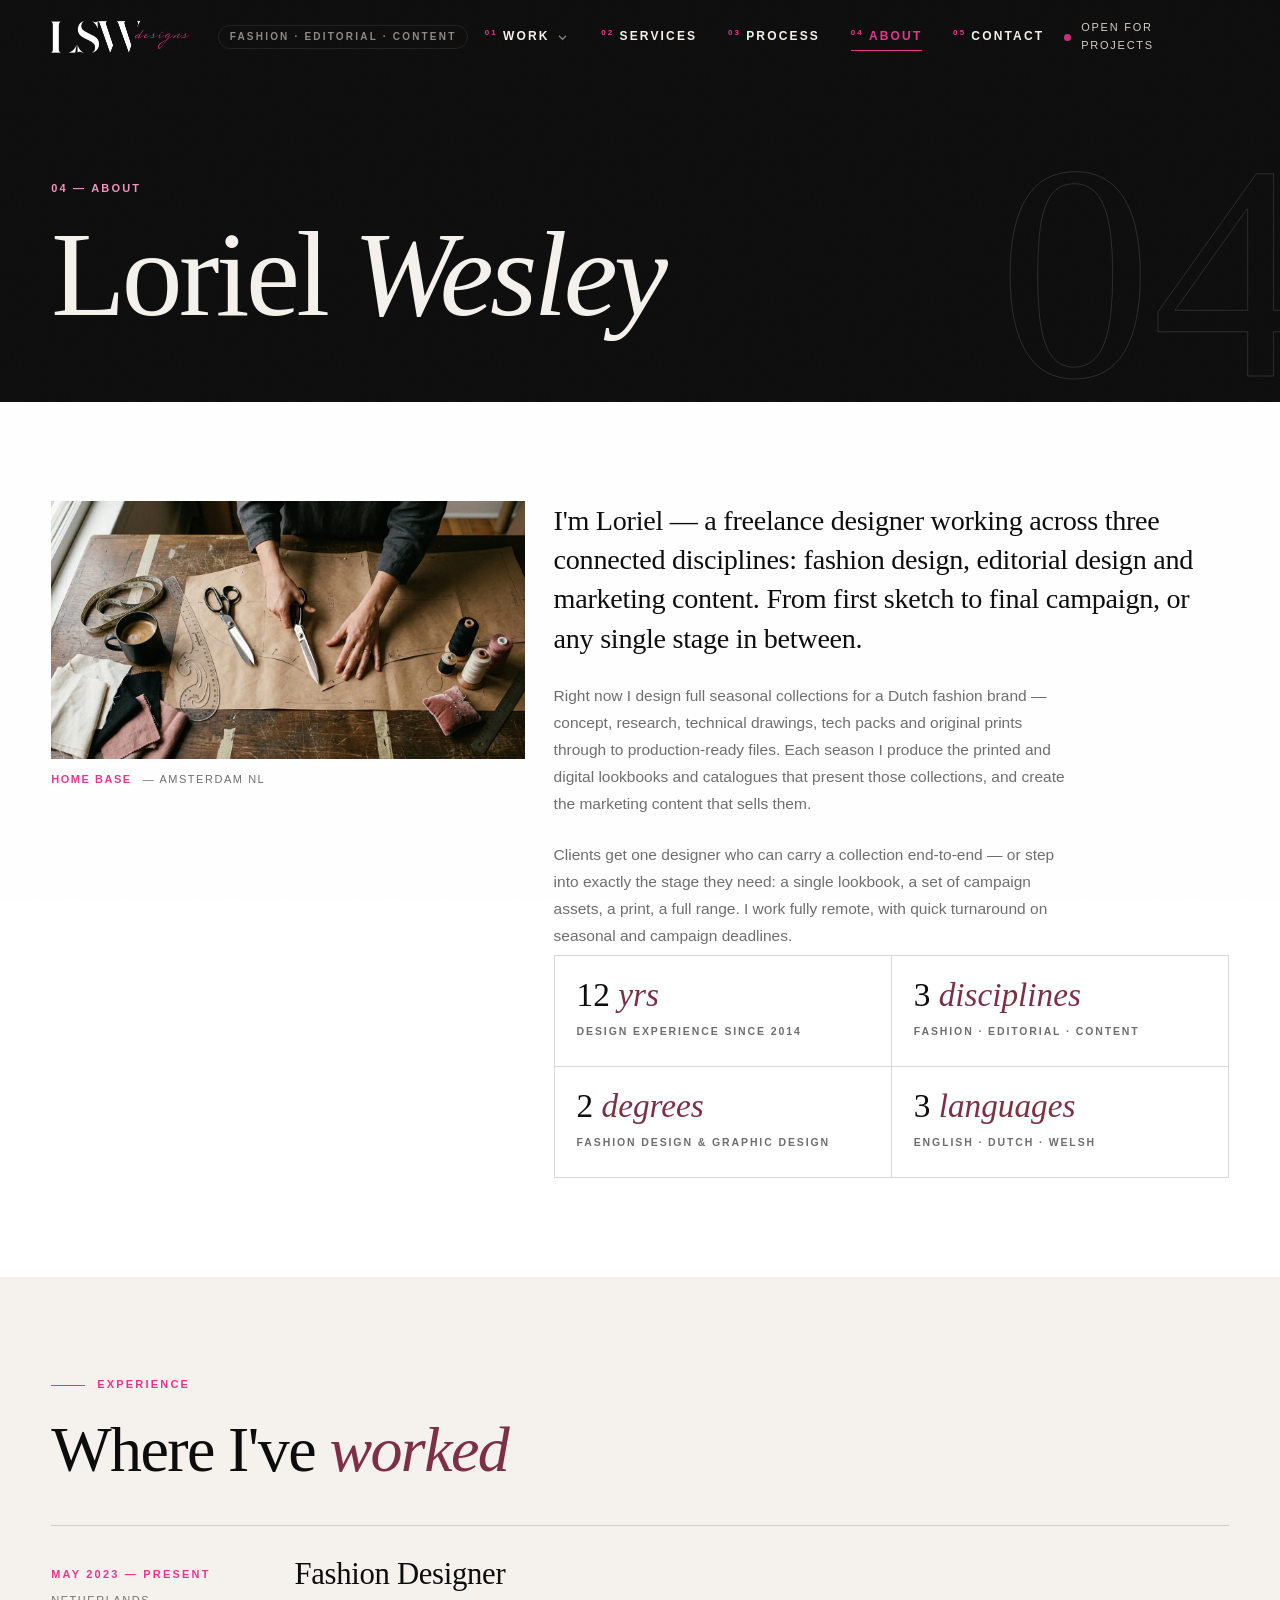
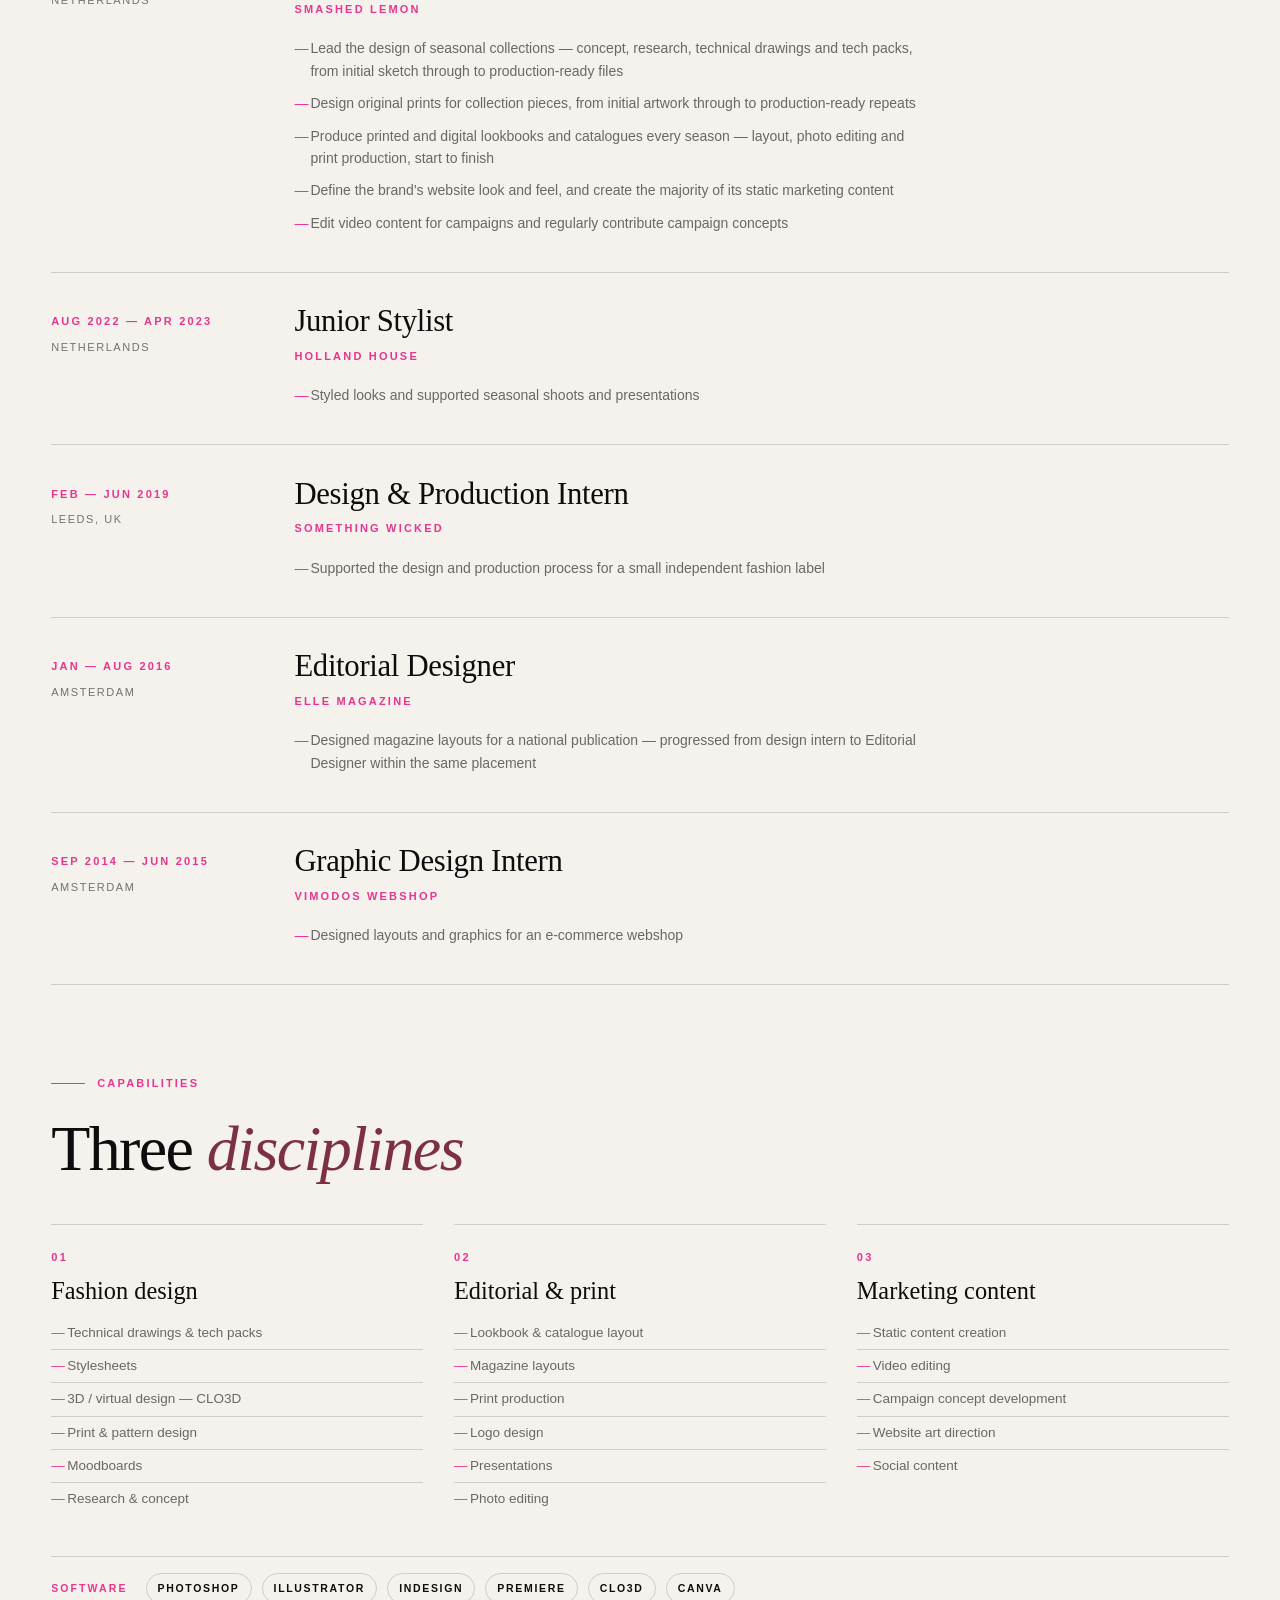
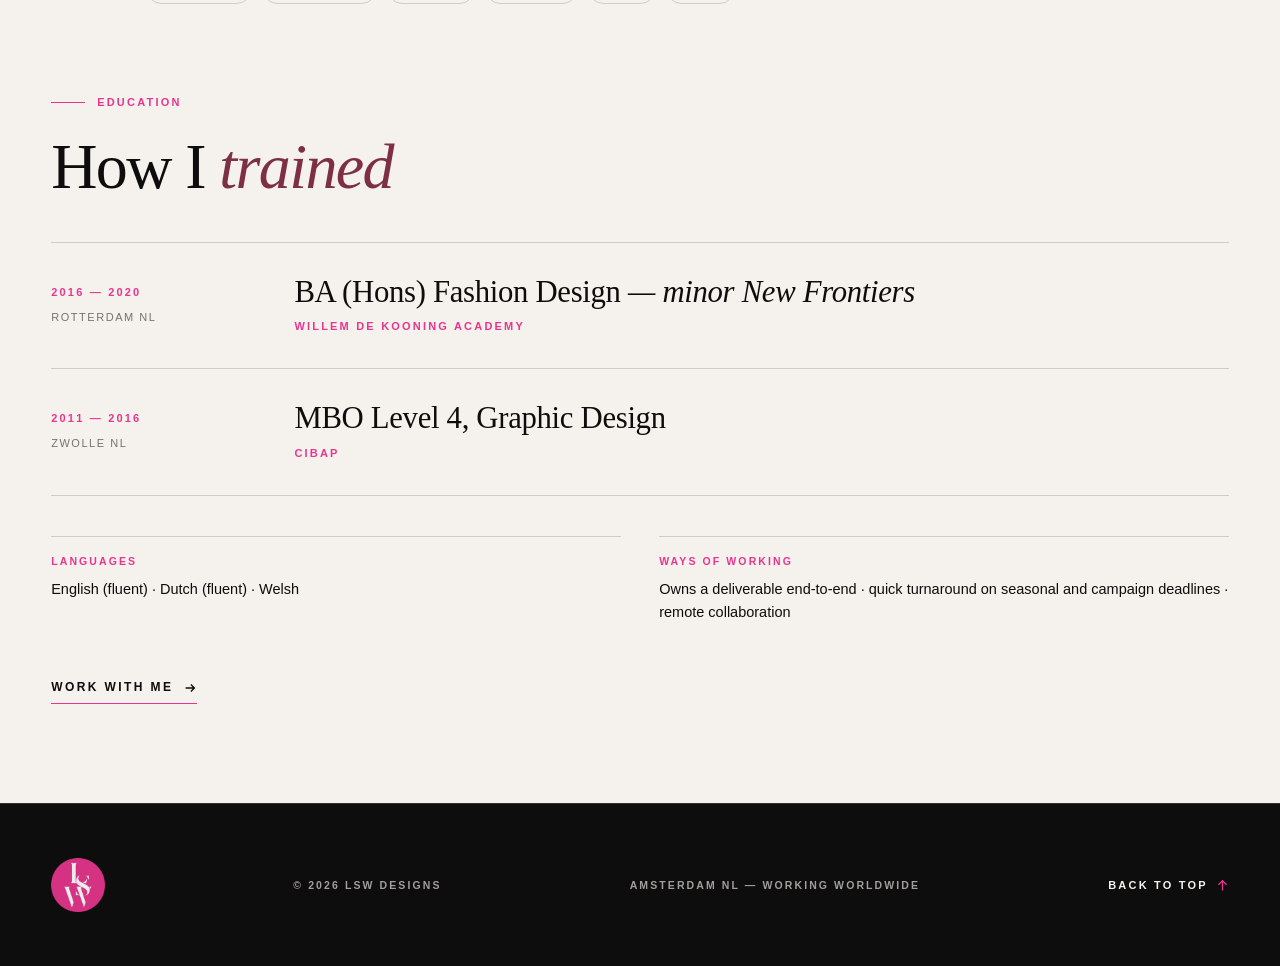
==== commit 2f9a41c1: "Update about.html" ====
--- a/about.html
+++ b/about.html
@@ -43,6 +43,9 @@
   <div class="links">
     <a href="index.html"><sup>00</sup>Home</a>
     <a href="work.html"><sup>01</sup>Work</a>
+<div class="sub-links">
+  <a href="print-archive.html">Print archive</a>
+</div>
     <a href="services.html"><sup>02</sup>Services</a>
     <a href="process.html"><sup>03</sup>Process</a>
     <a href="about.html"><sup>04</sup>About</a>
@@ -224,7 +227,7 @@
         </div>
       </div>
       <div class="exp-row reveal">
-        <div class="exp-when"><b>2011 — 2016</b></div>
+        <div class="exp-when"><b>2011 — 2016</b><span class="loc">Zwolle NL</span></div>
         <div>
           <h3 class="exp-role">MBO Level 4, Graphic Design</h3>
           <span class="exp-company">CIBAP</span>
--- a/assets/css/styles.css
+++ b/assets/css/styles.css
@@ -677,4 +677,163 @@
 
 @media (max-width: 900px){
   .nav-item .sub{ display: none; }   /* overlay handles mobile */
-}+}
+.overlay .sub-links{
+  padding-left: clamp(28px, 6vw, 64px);
+  margin: -6px 0 10px;
+  display: grid; gap: 2px;
+}
+.overlay .sub-links a{
+  font-size: clamp(15px, 2vw, 18px) !important;
+  opacity: .62;
+}
+.overlay .sub-links a:hover{ opacity: 1; }
+.form-err{
+  grid-column: 1 / -1;
+  margin: 14px 0 0;
+  font-size: 13.5px;
+  line-height: 1.5;
+  color: #E4737B;
+}
+[aria-invalid="true"]{
+  border-color: #E4737B !important;
+}
+/* ===== PATCH 3 — white cards for packshots & spec sheets ===== */
+#feat .slide .media,
+.media:has(> img[src*="-end-"]),
+.media:has(> img[src*="print-info"]){
+  background:#fff;
+  padding:clamp(10px,1.4vw,16px);
+  border:1px solid var(--line);
+  border-radius:14px;
+  box-shadow:0 12px 30px rgba(13,13,13,.10);
+}
+#feat .slide .media img,
+.media:has(> img[src*="-end-"]) img,
+.media:has(> img[src*="print-info"]) img{border-radius:8px}
+/* ===== PATCH 4 — work hero: CTAs + visual strip ===== */
+.hero-cta{display:flex;flex-wrap:wrap;gap:14px;margin-top:clamp(20px,3vh,30px)}
+.btn-ghost{display:inline-flex;align-items:center;gap:12px;border:1px solid var(--line-inv);color:var(--paper);font-family:var(--narrow);font-size:12px;font-weight:700;letter-spacing:.2em;text-transform:uppercase;text-decoration:none;padding:19px 30px;border-radius:999px;transition:border-color .3s,color .3s,transform .3s}
+.btn-ghost:hover{border-color:var(--rose-bright);color:var(--rose-soft);transform:translateY(-2px)}
+.hero-strip{display:grid;grid-template-columns:repeat(3,1fr);gap:clamp(12px,2vw,22px);margin-top:clamp(26px,4.5vh,44px)}
+.hero-shot{margin:0}
+.hero-shot .media{aspect-ratio:3/4;border:1px solid var(--line-inv);border-radius:12px}
+.hero-shot .cap{color:var(--mute-inv);margin-top:10px}
+.page-hero .sub-small{font-size:13px;margin-top:20px;opacity:.8}
+@media (max-width:640px){
+  .hero-strip{grid-template-columns:repeat(3,74vw);overflow-x:auto;scroll-snap-type:x mandatory;padding-bottom:10px}
+  .hero-shot{scroll-snap-align:start}
+}
+/* ===== B6 — lightbox styles (main.js builds .lightbox at runtime; CSS never existed) ===== */
+.lightbox{position:fixed;inset:0;z-index:999;background:rgba(13,13,13,.94);display:flex;flex-direction:column;align-items:center;justify-content:center;gap:14px;padding:4vmin;opacity:0;pointer-events:none;transition:opacity .3s}
+.lightbox.open{opacity:1;pointer-events:auto}
+.lightbox img{max-width:min(1100px,92vw);max-height:78vh;border-radius:10px;box-shadow:0 30px 80px rgba(0,0,0,.5)}
+.lb-close{position:absolute;top:18px;right:22px;background:none;border:0;color:var(--paper);font-size:34px;line-height:1;cursor:pointer}
+.lb-close:hover{color:var(--rose-soft)}
+.lb-prev,.lb-next{position:absolute;top:50%;transform:translateY(-50%);width:46px;height:46px;border-radius:999px;display:flex;align-items:center;justify-content:center;background:rgba(245,241,236,.08);border:1px solid var(--line-inv);color:var(--paper);cursor:pointer;transition:background .3s,border-color .3s}
+.lb-prev:hover,.lb-next:hover{background:var(--rose-bright);border-color:var(--rose-bright)}
+.lb-prev{left:18px}
+.lb-next{right:18px}
+.lb-cap{color:var(--paper);font-family:var(--narrow);font-size:12px;font-weight:600;letter-spacing:.18em;text-transform:uppercase}
+.lb-count{color:var(--mute-inv);font-family:var(--narrow);font-size:11px;letter-spacing:.18em}
+body.locked{overflow:hidden}
+@media (max-width:640px){.lb-prev{left:8px}.lb-next{right:8px}.lb-close{top:10px;right:12px}}
+/* ===== FINAL APPENDIX — bonus fixes + lightbox ===== */
+.group-empty .v .note{display:none}  /* hides builder notes; must match line-521 selector exactly */
+.group-empty{border-style:dashed;border-radius:12px}
+.foot-mail{font-family:var(--narrow);font-size:10.5px;font-weight:600;letter-spacing:.2em;text-transform:uppercase;color:var(--paper);text-decoration:none}
+.foot-mail:hover{color:var(--rose-soft)}
+.lightbox{position:fixed;inset:0;z-index:999;background:rgba(13,13,13,.94);display:flex;flex-direction:column;align-items:center;justify-content:center;gap:14px;padding:4vmin;opacity:0;pointer-events:none;transition:opacity .3s}
+.lightbox.open{opacity:1;pointer-events:auto}
+.lightbox img{max-width:min(1100px,92vw);max-height:78vh;border-radius:10px;box-shadow:0 30px 80px rgba(0,0,0,.5)}
+.lb-close{position:absolute;top:18px;right:22px;background:none;border:0;color:var(--paper);font-size:34px;line-height:1;cursor:pointer}
+.lb-close:hover{color:var(--rose-soft)}
+.lb-prev,.lb-next{position:absolute;top:50%;transform:translateY(-50%);width:46px;height:46px;border-radius:999px;display:flex;align-items:center;justify-content:center;background:rgba(245,241,236,.08);border:1px solid var(--line-inv);color:var(--paper);cursor:pointer;transition:background .3s,border-color .3s}
+.lb-prev:hover,.lb-next:hover{background:var(--rose-bright);border-color:var(--rose-bright)}
+.lb-prev{left:18px}
+.lb-next{right:18px}
+.lb-cap{color:var(--paper);font-family:var(--narrow);font-size:12px;font-weight:600;letter-spacing:.18em;text-transform:uppercase}
+.lb-count{color:var(--mute-inv);font-family:var(--narrow);font-size:11px;letter-spacing:.18em}
+body.locked{overflow:hidden}
+@media (max-width:640px){.lb-prev{left:8px}.lb-next{right:8px}.lb-close{top:10px;right:12px}}
+/* ===== G1 — gallery grid: aligned rows for print work, designs & archive ===== */
+@media (min-width:901px){
+  .grid.stack{row-gap:clamp(28px,4.5vh,48px);align-items:start}
+  .grid.stack .fig{display:flex;flex-direction:column}
+  .grid.stack .fig+.fig{margin-top:0}
+  .grid.stack .fig .cap{margin-top:12px}
+  .grid.stack .fig.s3 .media,.grid.stack .fig.s4 .media{height:clamp(280px,26vw,480px);border-radius:14px;overflow:hidden}
+  .grid.stack .fig.s3 .media img,.grid.stack .fig.s4 .media img{width:100%;height:100%;object-fit:cover;object-position:center;display:block}
+}
+.grid.stack .media:has(img[src*="Tshirtprint"]),
+.grid.stack .media:has(img[src*="Print-archive"]),
+.grid.stack .media:has(img[src*="-cad-"]),
+.grid.stack .media:has(img[src*="-end-"]),
+.grid.stack .media:has(img[src*="print-info"]){background:#fff;border:1px solid var(--line);padding:clamp(8px,1vw,14px)}
+.grid.stack .media:has(img[src*="Tshirtprint"]) img,
+.grid.stack .media:has(img[src*="Print-archive"]) img,
+.grid.stack .media:has(img[src*="-cad-"]) img,
+.grid.stack .media:has(img[src*="-end-"]) img,
+.grid.stack .media:has(img[src*="print-info"]) img{object-fit:contain}
+/* artwork sheets & garment flats: show in full on white cards (never cropped) */
+.grid.stack .media:has(img[src*="Tshirtprint"]),
+.grid.stack .media:has(img[src*="Print-archive"]),
+.grid.stack .media:has(img[src*="-cad-"]),
+.grid.stack .media:has(img[src*="-end-"]),
+.grid.stack .media:has(img[src*="print-info"]){
+  background:#fff;border:1px solid var(--line);padding:clamp(8px,1vw,14px)
+}
+.grid.stack .media:has(img[src*="Tshirtprint"]) img,
+.grid.stack .media:has(img[src*="Print-archive"]) img,
+.grid.stack .media:has(img[src*="-cad-"]) img,
+.grid.stack .media:has(img[src*="-end-"]) img,
+.grid.stack .media:has(img[src*="print-info"]) img{object-fit:contain}
+/* ===== G2 — nav dropdown: real tokens, adapts to masthead state ===== */
+.sub{
+  background:var(--black);
+  border:1px solid var(--line-inv);
+  border-radius:12px;
+  box-shadow:0 18px 40px -18px rgba(0,0,0,.45);
+}
+.sub a{color:var(--paper)}
+.sub a:hover{background:rgba(245,241,236,.08)}
+.sub a.active{color:var(--rose-soft)}
+/* light masthead (scrolled) -> light dropdown */
+.masthead.scrolled .sub{
+  background:var(--paper);
+  border:1px solid var(--line);
+  box-shadow:0 18px 40px -18px rgba(13,13,13,.35);
+}
+.masthead.scrolled .sub a{color:var(--ink)}
+.masthead.scrolled .sub a:hover{background:rgba(13,13,13,.06)}
+.masthead.scrolled .sub a.active{color:var(--rose-bright)}
+/* ===== G3 — keep desktop nav on tablets/small laptops (901-1024px) ===== */
+@media (min-width:901px) and (max-width:1024px){
+  .nav{display:flex}
+  .mast-avail{display:flex}
+  .menu-btn{display:none}
+}
+/* ===== G4 — services rows: desc was falling into the 40px column ===== */
+@media (max-width:1024px){
+  .svc-compact .one{grid-column:2}
+}
+@media (max-width:600px){
+  .svc-compact a{row-gap:8px}
+  .svc-compact .one{grid-column:2;max-width:44ch}
+}
+@media (max-width:600px){
+  .svc-compact a{grid-template-columns:40px minmax(0,1fr);row-gap:10px}
+  .svc-compact .n{grid-row:1}
+  .svc-compact .name{grid-column:2;grid-row:1}
+  .svc-compact .one{grid-column:1/-1;max-width:none;font-size:14.5px;line-height:1.6}
+}
+.overlay .sub-links{padding-left:clamp(40px,9vw,88px);margin:2px 0 12px;gap:8px}
+.overlay .sub-links a{font-size:clamp(18px,2.6vw,24px) !important;font-style:italic;opacity:.72;display:flex;align-items:center;gap:12px}
+.overlay .sub-links a::before{content:"\2192";font-family:var(--narrow);font-style:normal;color:var(--rose-bright);font-size:.8em}
+.overlay .sub-links a:hover{opacity:1}
+/* ===== G5b — Print archive as a true sub-item ===== */
+@media (max-width:900px){
+  .overlay .sub-links{padding-left:clamp(52px,12vw,110px)}
+  .overlay .sub-links a{font-size:clamp(24px,5.4vw,34px) !important;opacity:.9;gap:14px}
+  .overlay .sub-links a::before{font-size:.72em}
+}
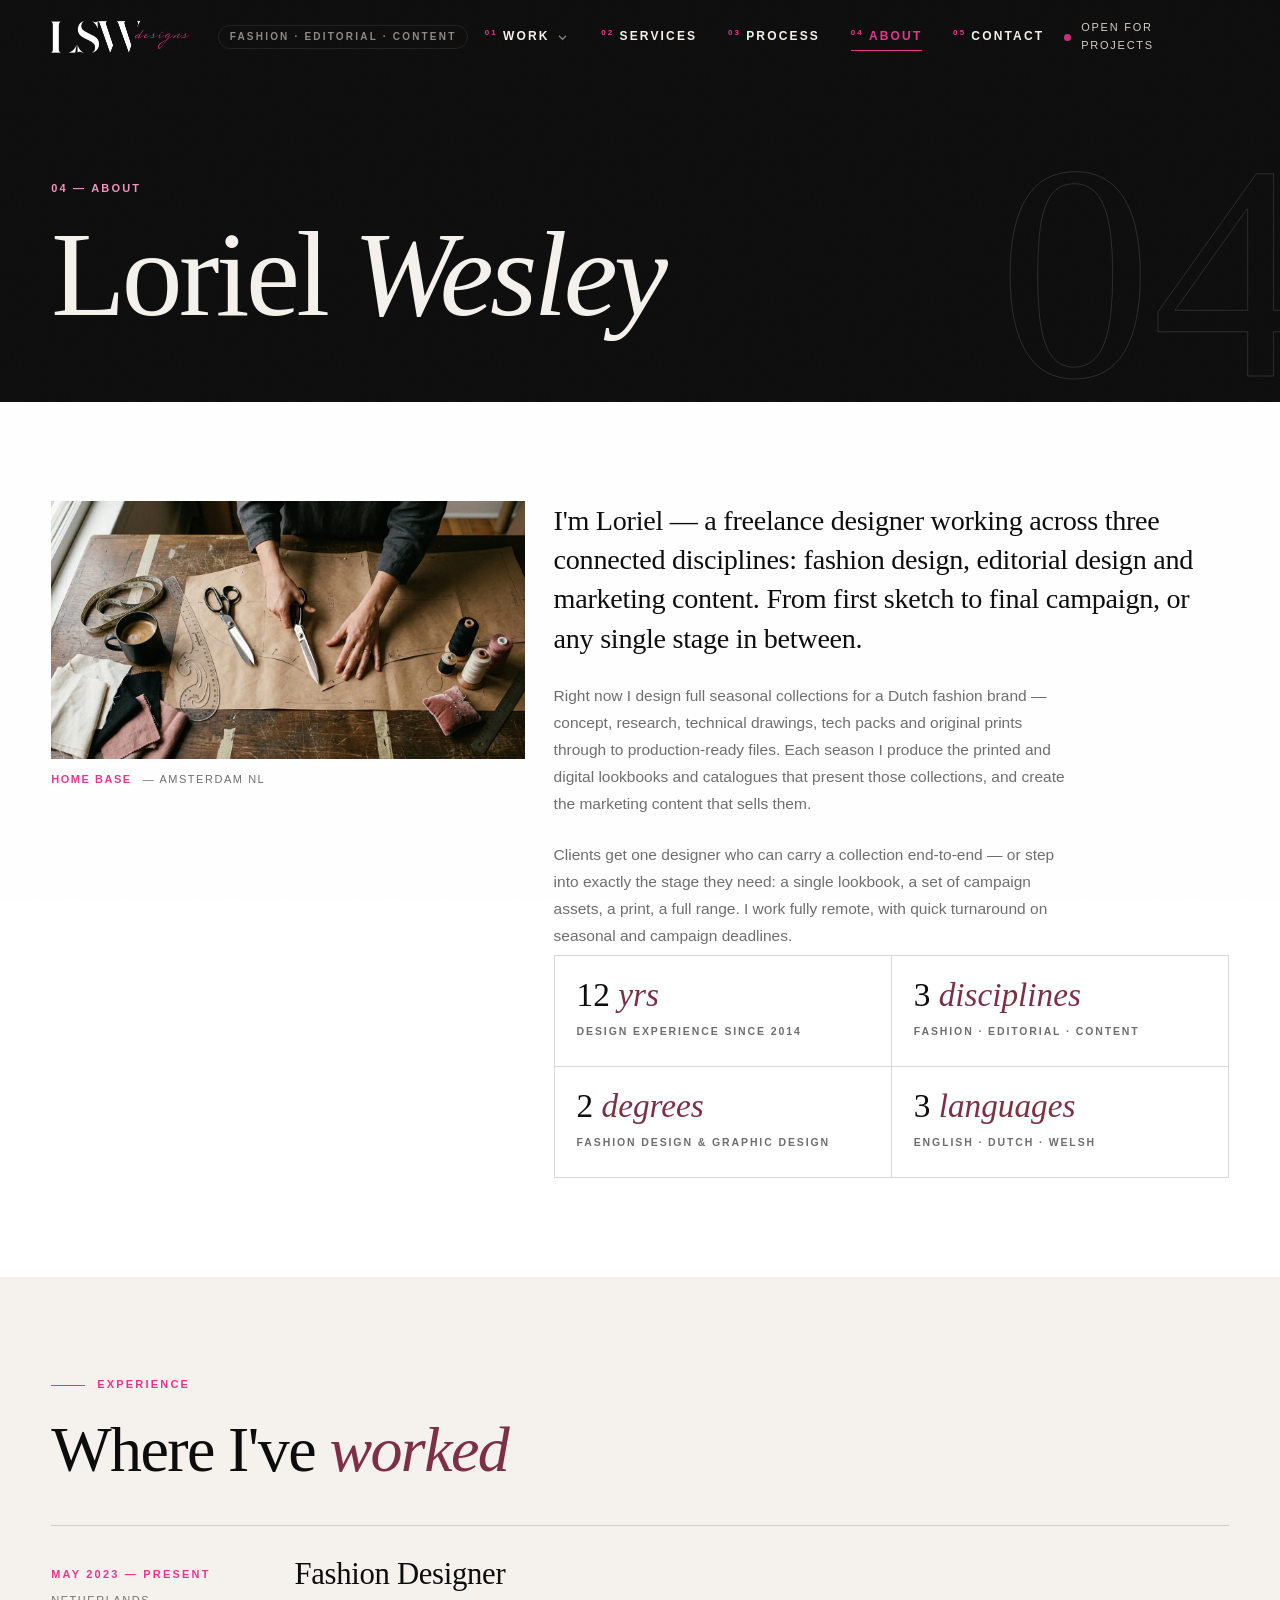
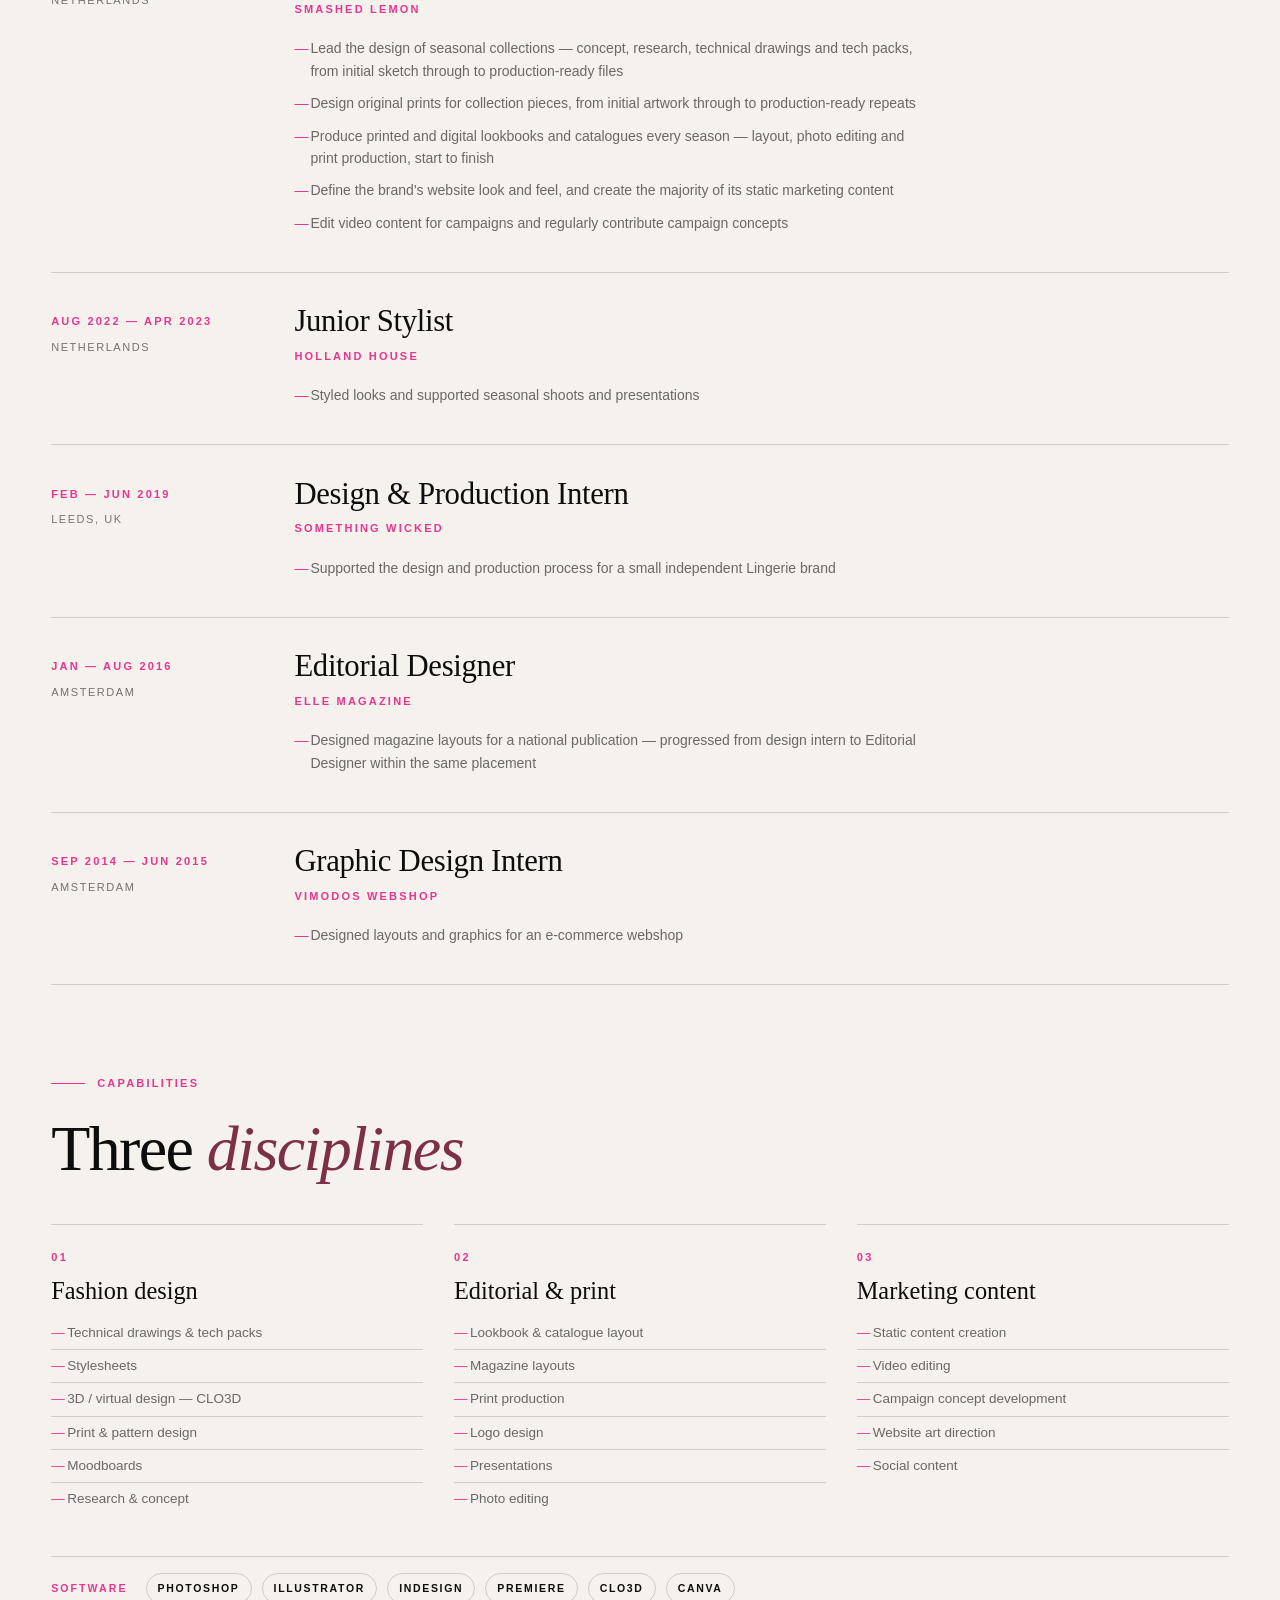
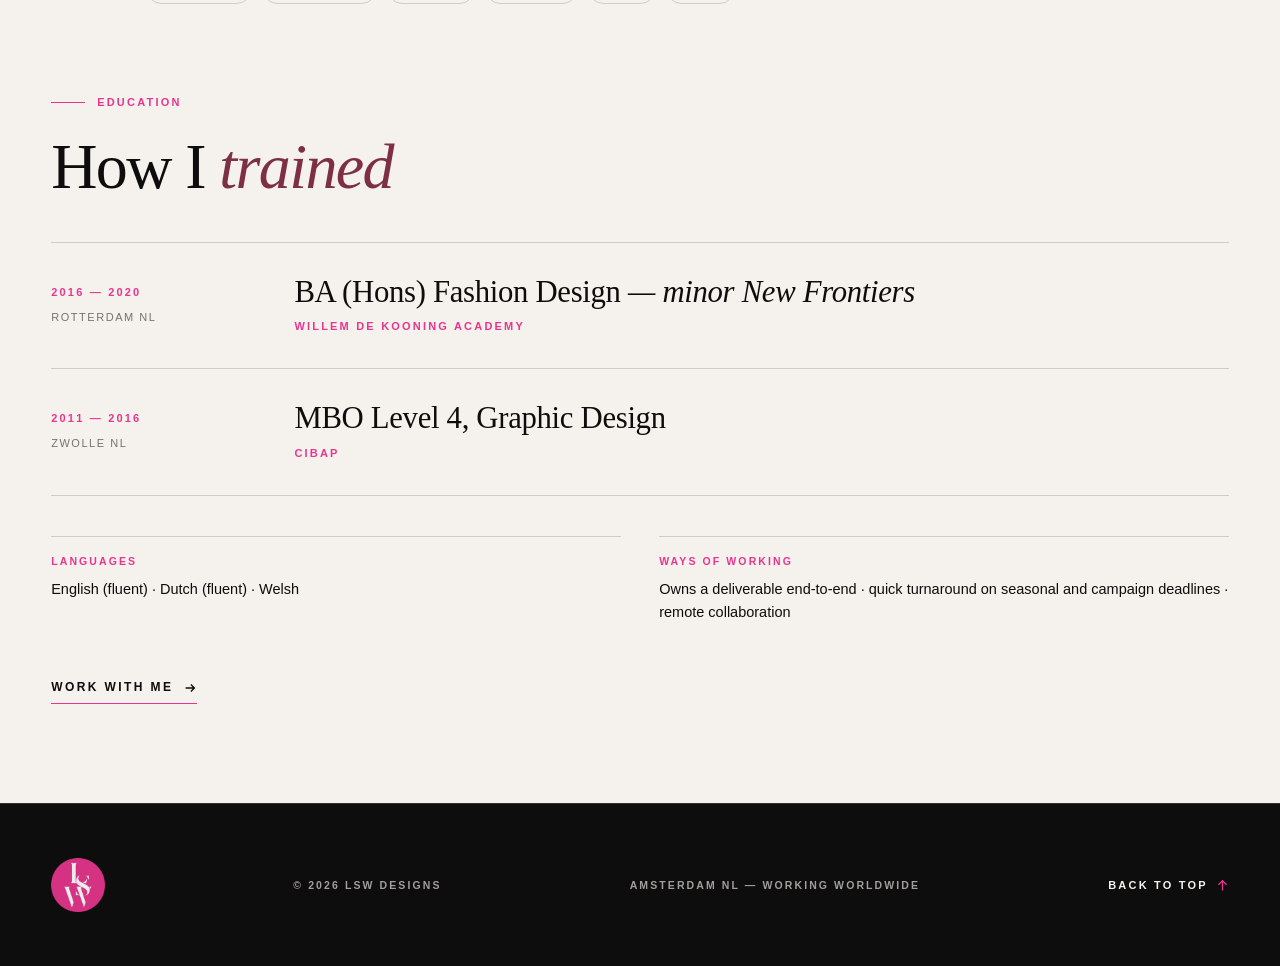
==== commit d8b4b100: "Update about.html" ====
--- a/about.html
+++ b/about.html
@@ -135,7 +135,7 @@
           <h3 class="exp-role">Design &amp; Production Intern</h3>
           <span class="exp-company">Something Wicked</span>
           <ul class="exp-list">
-            <li>Supported the design and production process for a small independent fashion label</li>
+            <li>Supported the design and production process for a small independent Lingerie brand</li>
           </ul>
         </div>
       </div>
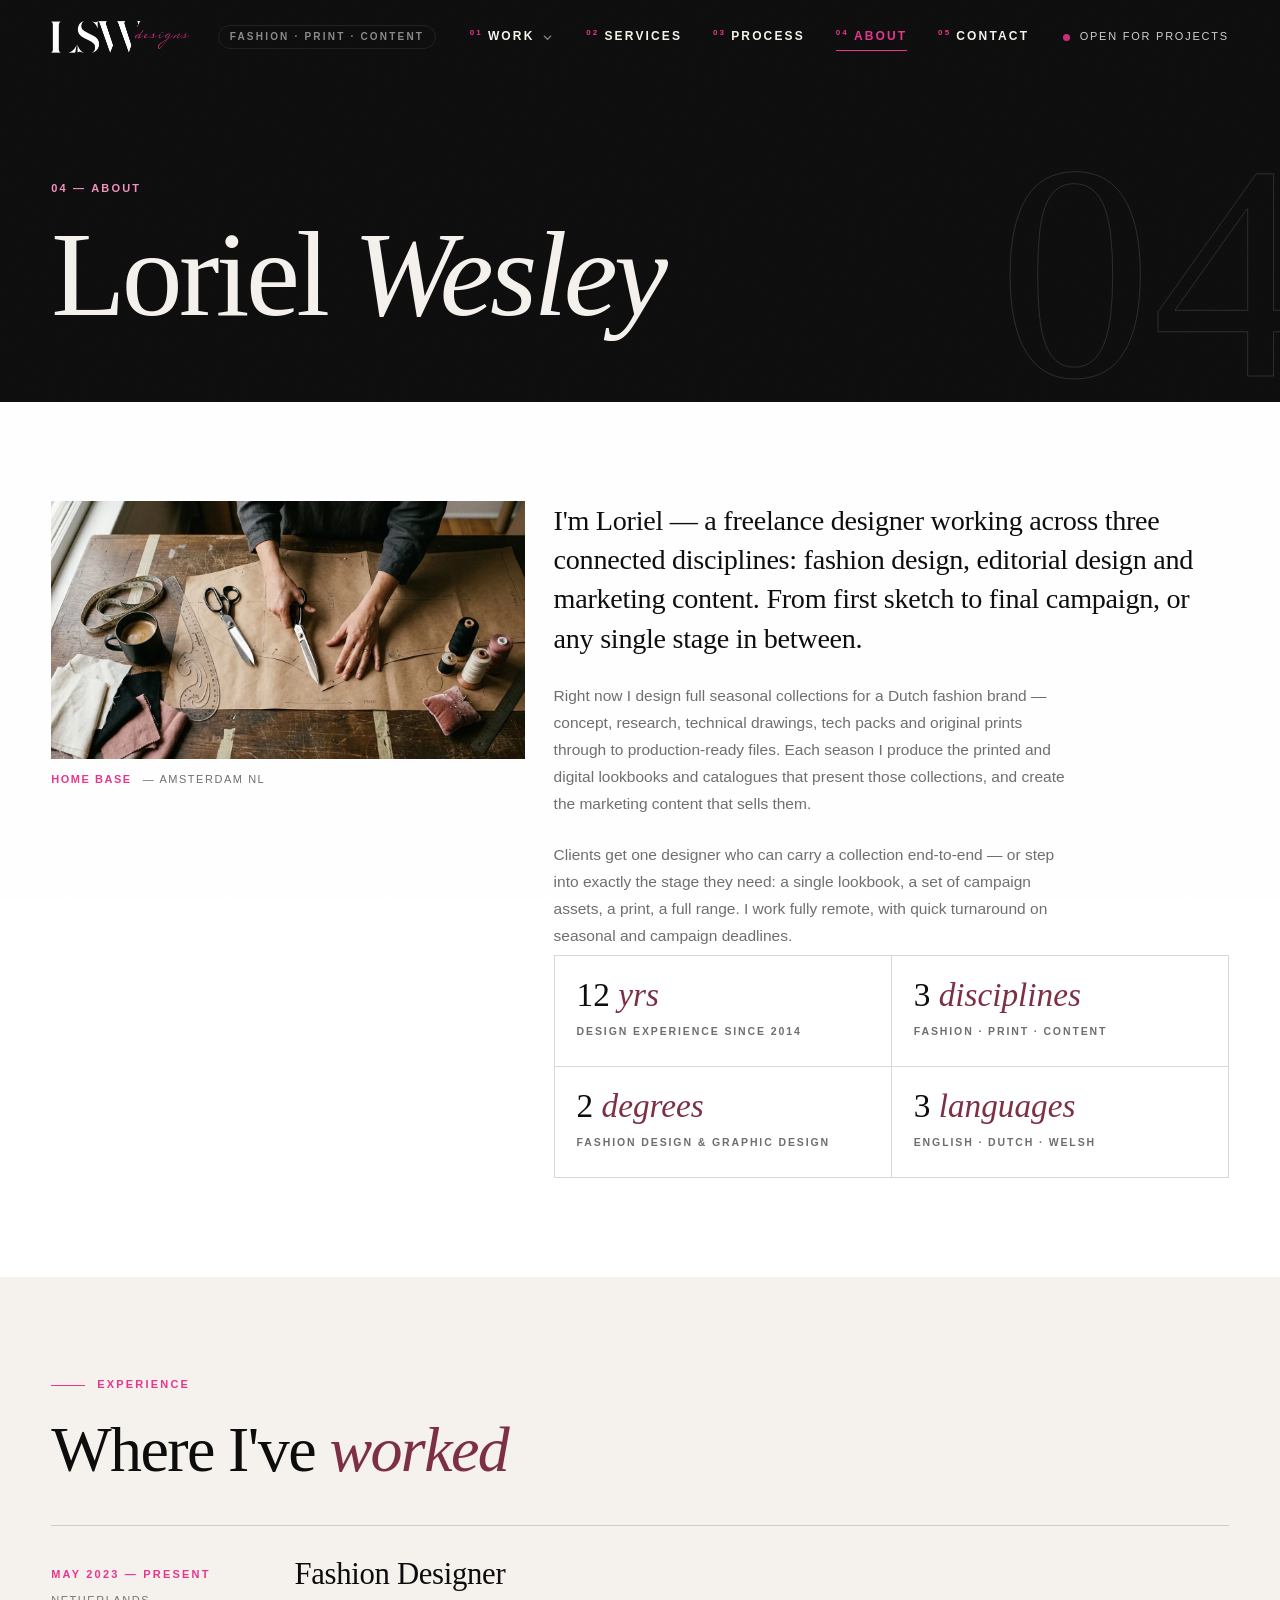
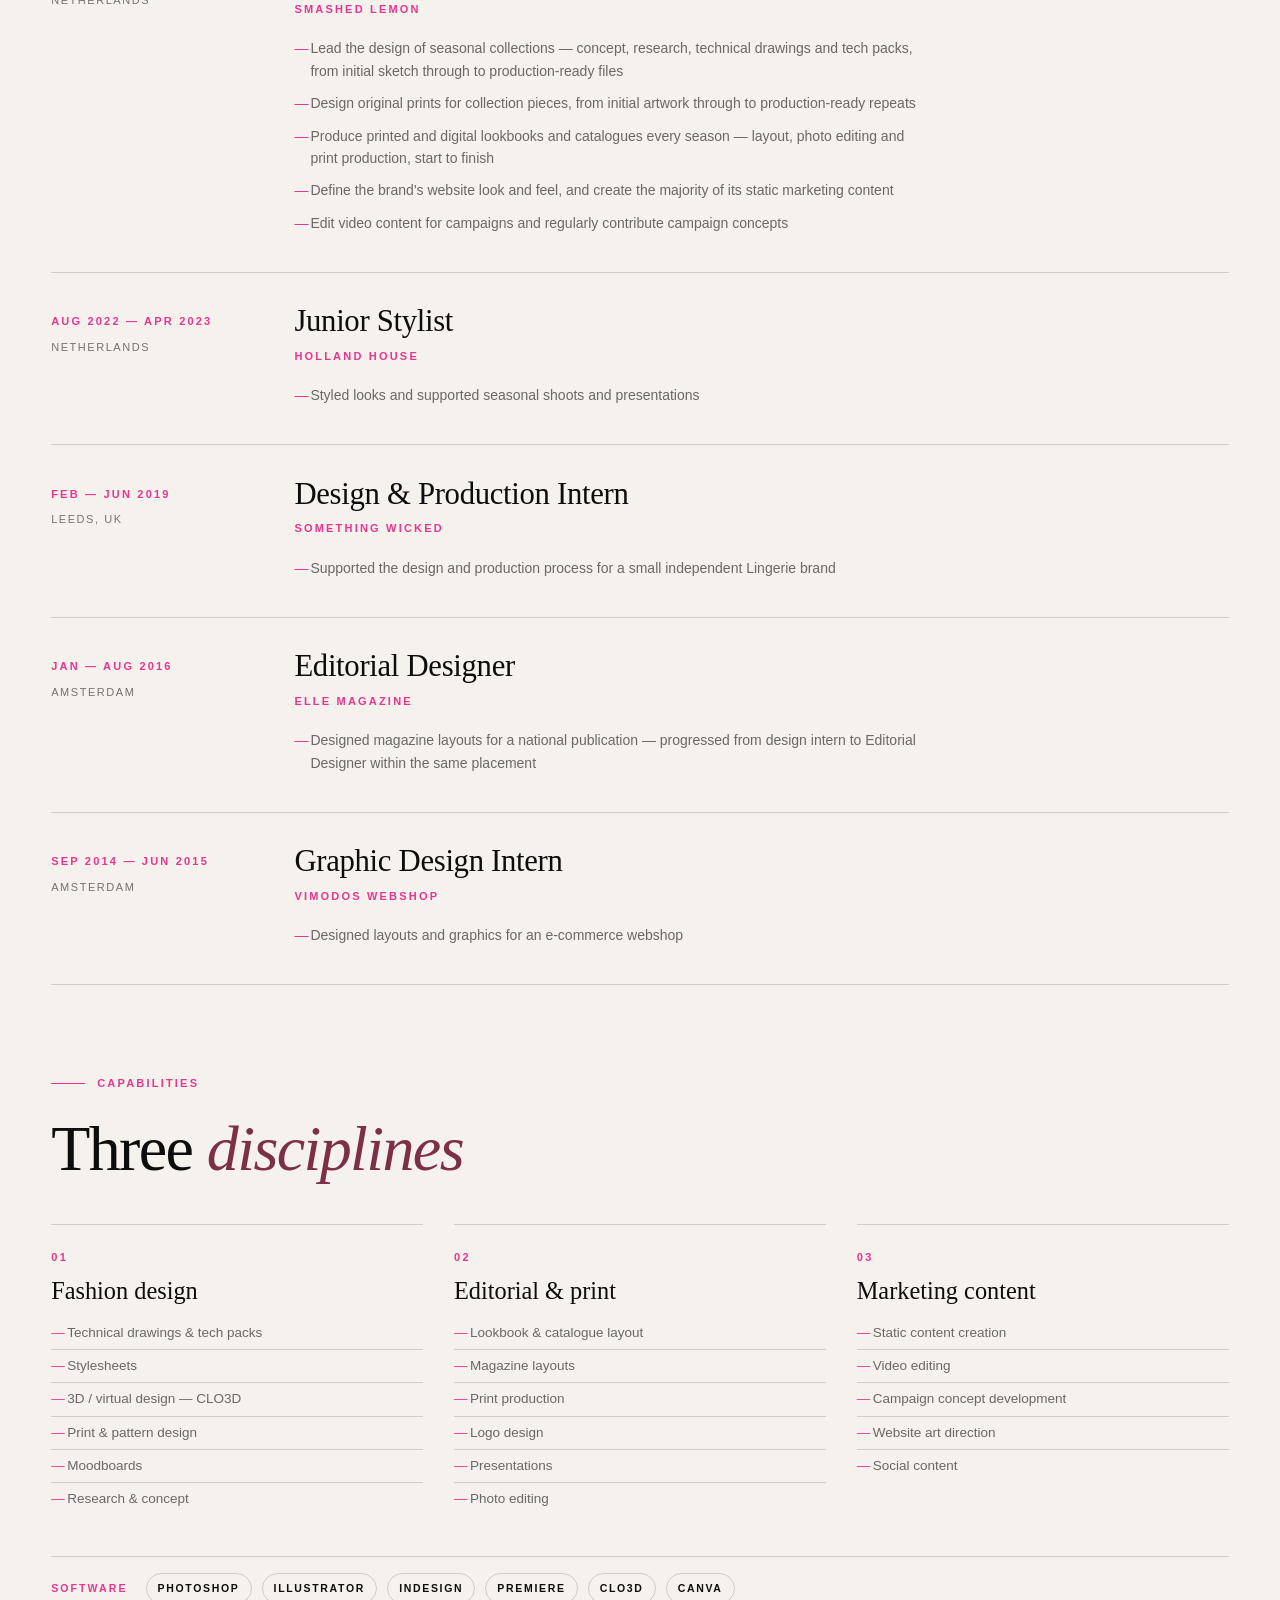
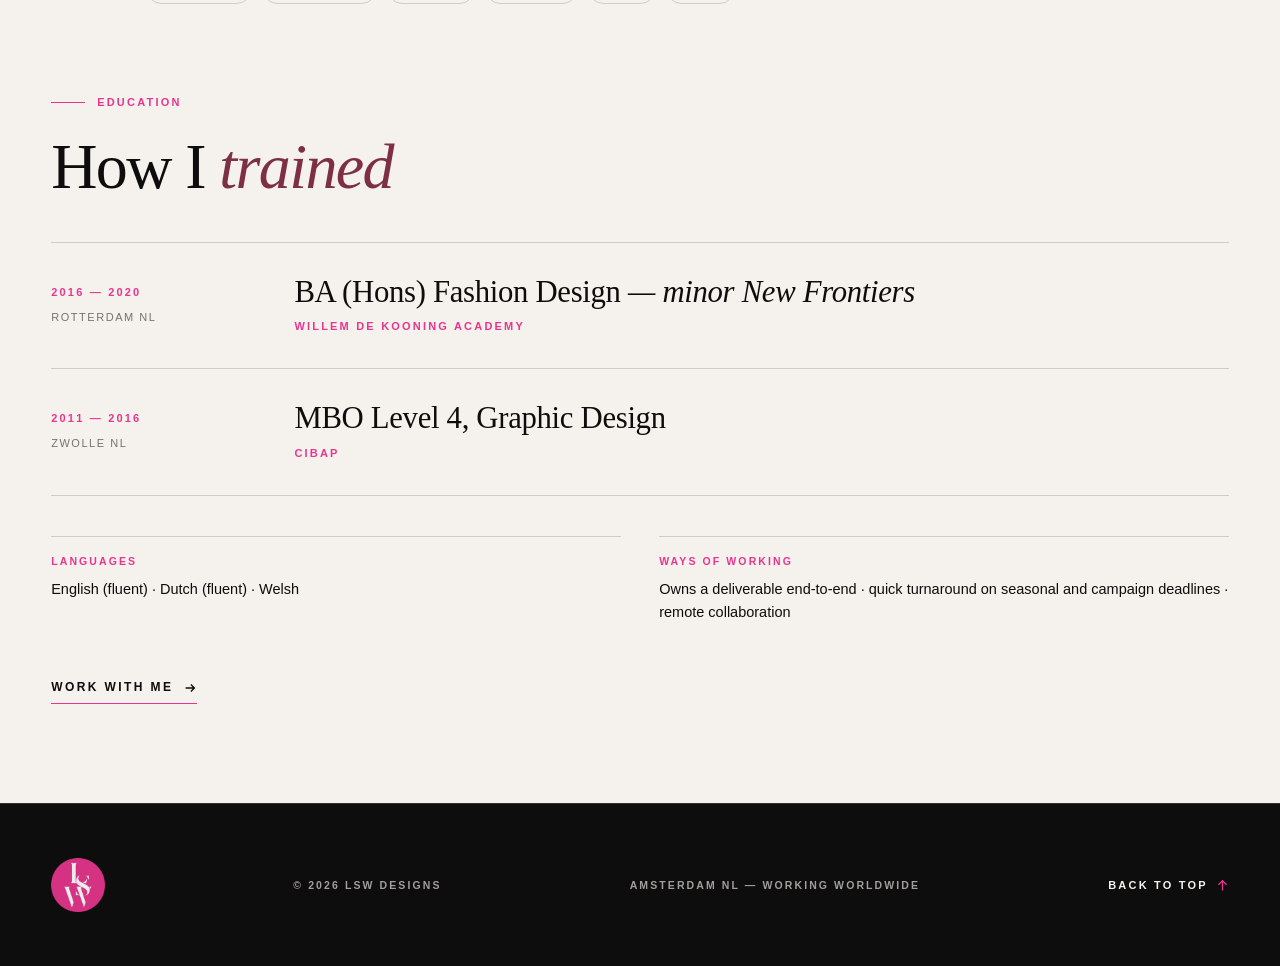
==== commit 4d15c97e: "Fashion print content update" ====
--- a/about.html
+++ b/about.html
@@ -16,7 +16,7 @@
 
 <header class="masthead" id="masthead">
   <div class="container">
-    <a class="wordmark" href="index.html"><img class="logo logo-light" src="assets/img/logo-light.png" alt="LSW Designs"><img class="logo logo-dark" src="assets/img/logo-dark.png" alt="LSW Designs"><span class="tag">Fashion · Editorial · Content</span></a>
+    <a class="wordmark" href="index.html"><img class="logo logo-light" src="assets/img/logo-light.png" alt="LSW Designs"><img class="logo logo-dark" src="assets/img/logo-dark.png" alt="LSW Designs"><span class="tag">Fashion · Print · Content</span></a>
     <nav class="nav" aria-label="Primary">
       <div class="nav-item has-sub">
   <a href="work.html"><sup>01</sup>Work</a>
@@ -51,7 +51,7 @@
     <a href="about.html"><sup>04</sup>About</a>
     <a href="index.html#contact"><sup>05</sup>Contact</a>
   </div>
-  <p class="cap" style="color:var(--mute-inv)"><b>Amsterdam NL</b> — working worldwide · lswesleydesigns@gmail.com</p>
+  <p class="cap" style="color:var(--mute-inv)"><b>Amsterdam NL</b> — working worldwide · lswesleydesigns@gmail.com · <a class="ig-link" href="https://www.instagram.com/lswesleydesigns/" target="_blank" rel="noopener">Instagram</a></p>
 </div>
 
 <div class="page-hero">
@@ -85,7 +85,7 @@
 
         <div class="creds reveal" style="--d:200ms">
           <div class="cred"><div class="v">12 <em>yrs</em></div><div class="k">Design experience since 2014</div></div>
-          <div class="cred"><div class="v">3 <em>disciplines</em></div><div class="k">Fashion · editorial · content</div></div>
+          <div class="cred"><div class="v">3 <em>disciplines</em></div><div class="k">Fashion · Print · Content</div></div>
           <div class="cred"><div class="v">2 <em>degrees</em></div><div class="k">Fashion design &amp; graphic design</div></div>
           <div class="cred"><div class="v">3 <em>languages</em></div><div class="k">English · Dutch · Welsh</div></div>
         </div>
--- a/assets/css/styles.css
+++ b/assets/css/styles.css
@@ -837,3 +837,9 @@
   .overlay .sub-links a{font-size:clamp(24px,5.4vw,34px) !important;opacity:.9;gap:14px}
   .overlay .sub-links a::before{font-size:.72em}
 }
+/* ===== G6 — Instagram links (footer, mobile menu, contact) ===== */
+.foot-ig{font-family:var(--narrow);font-size:10.5px;font-weight:600;letter-spacing:.2em;text-transform:uppercase;color:var(--paper);text-decoration:none;display:inline-flex;align-items:center;gap:8px}
+.foot-ig svg{width:15px;height:15px;color:var(--rose-bright)}
+.foot-ig:hover{color:var(--rose-soft)}
+.ig-link{color:var(--rose-soft);text-decoration:none;font-weight:700}
+.ig-link:hover{color:#fff;text-decoration:underline}
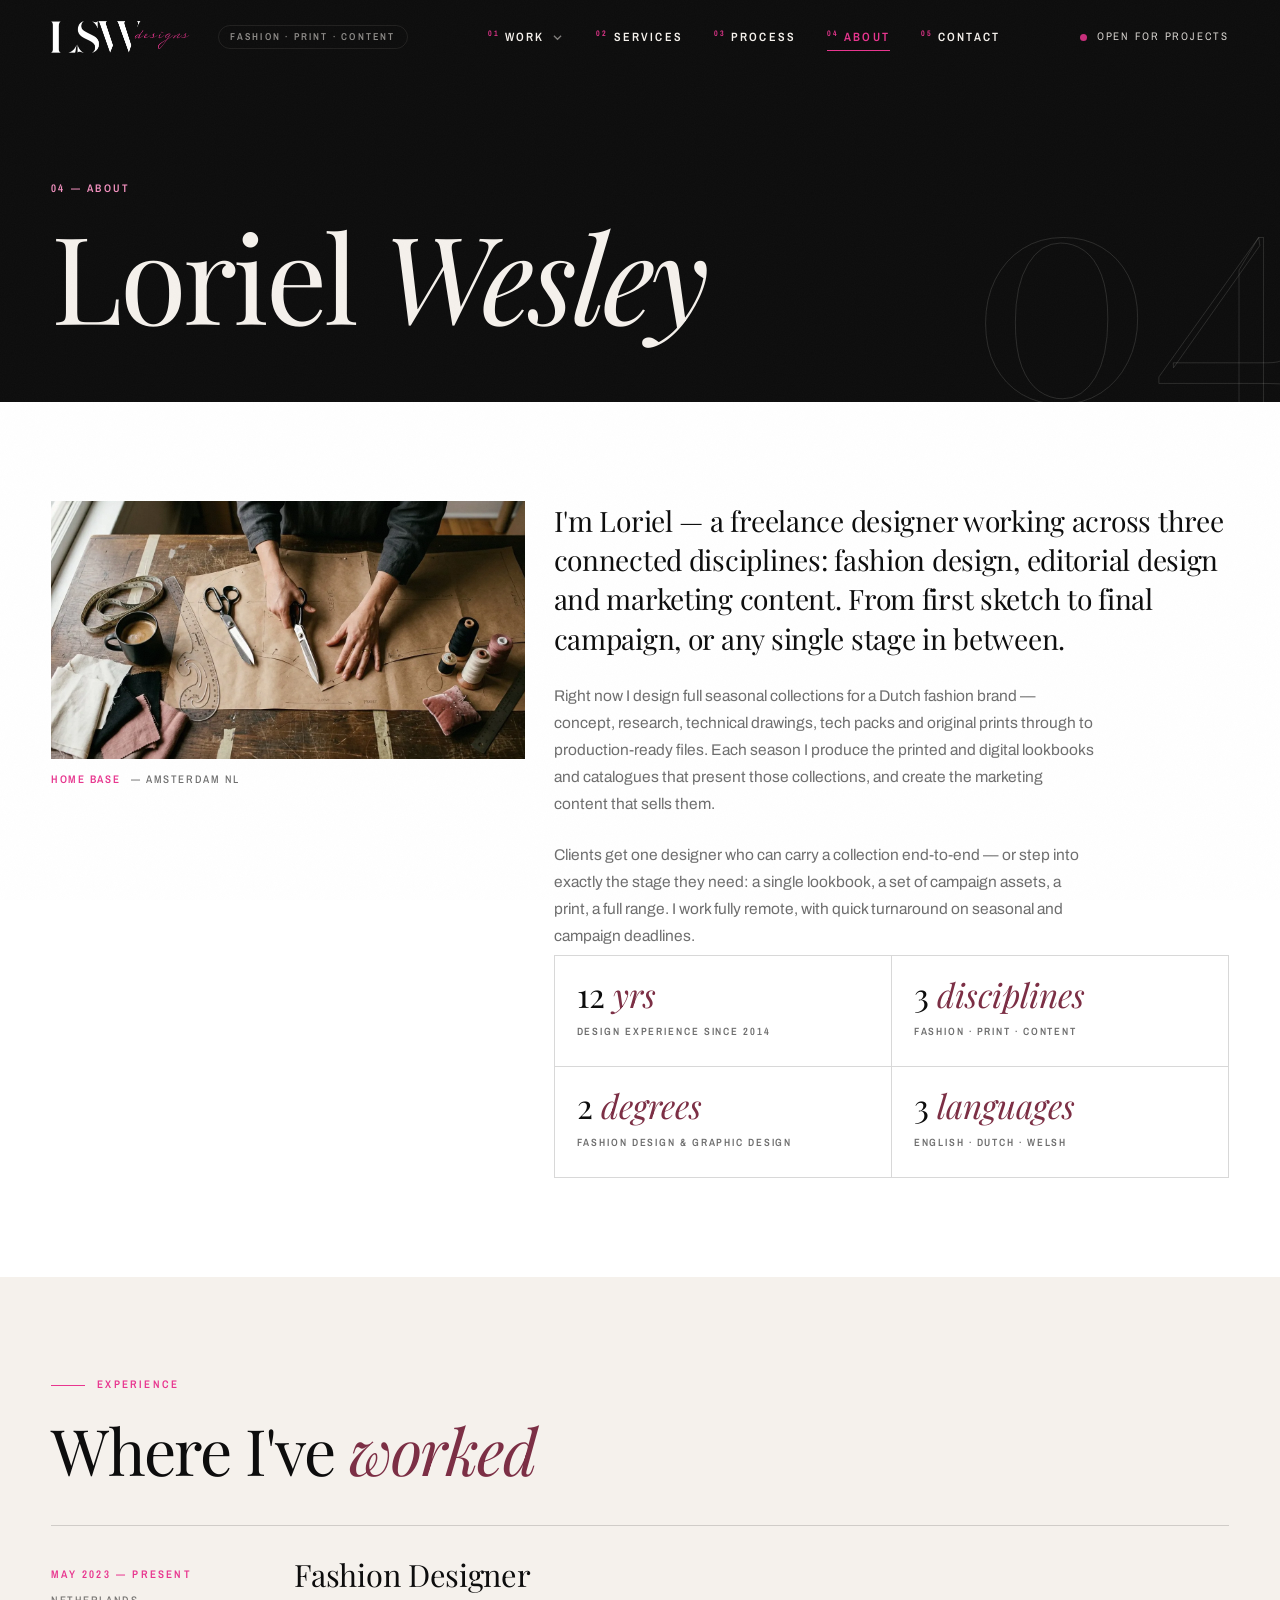
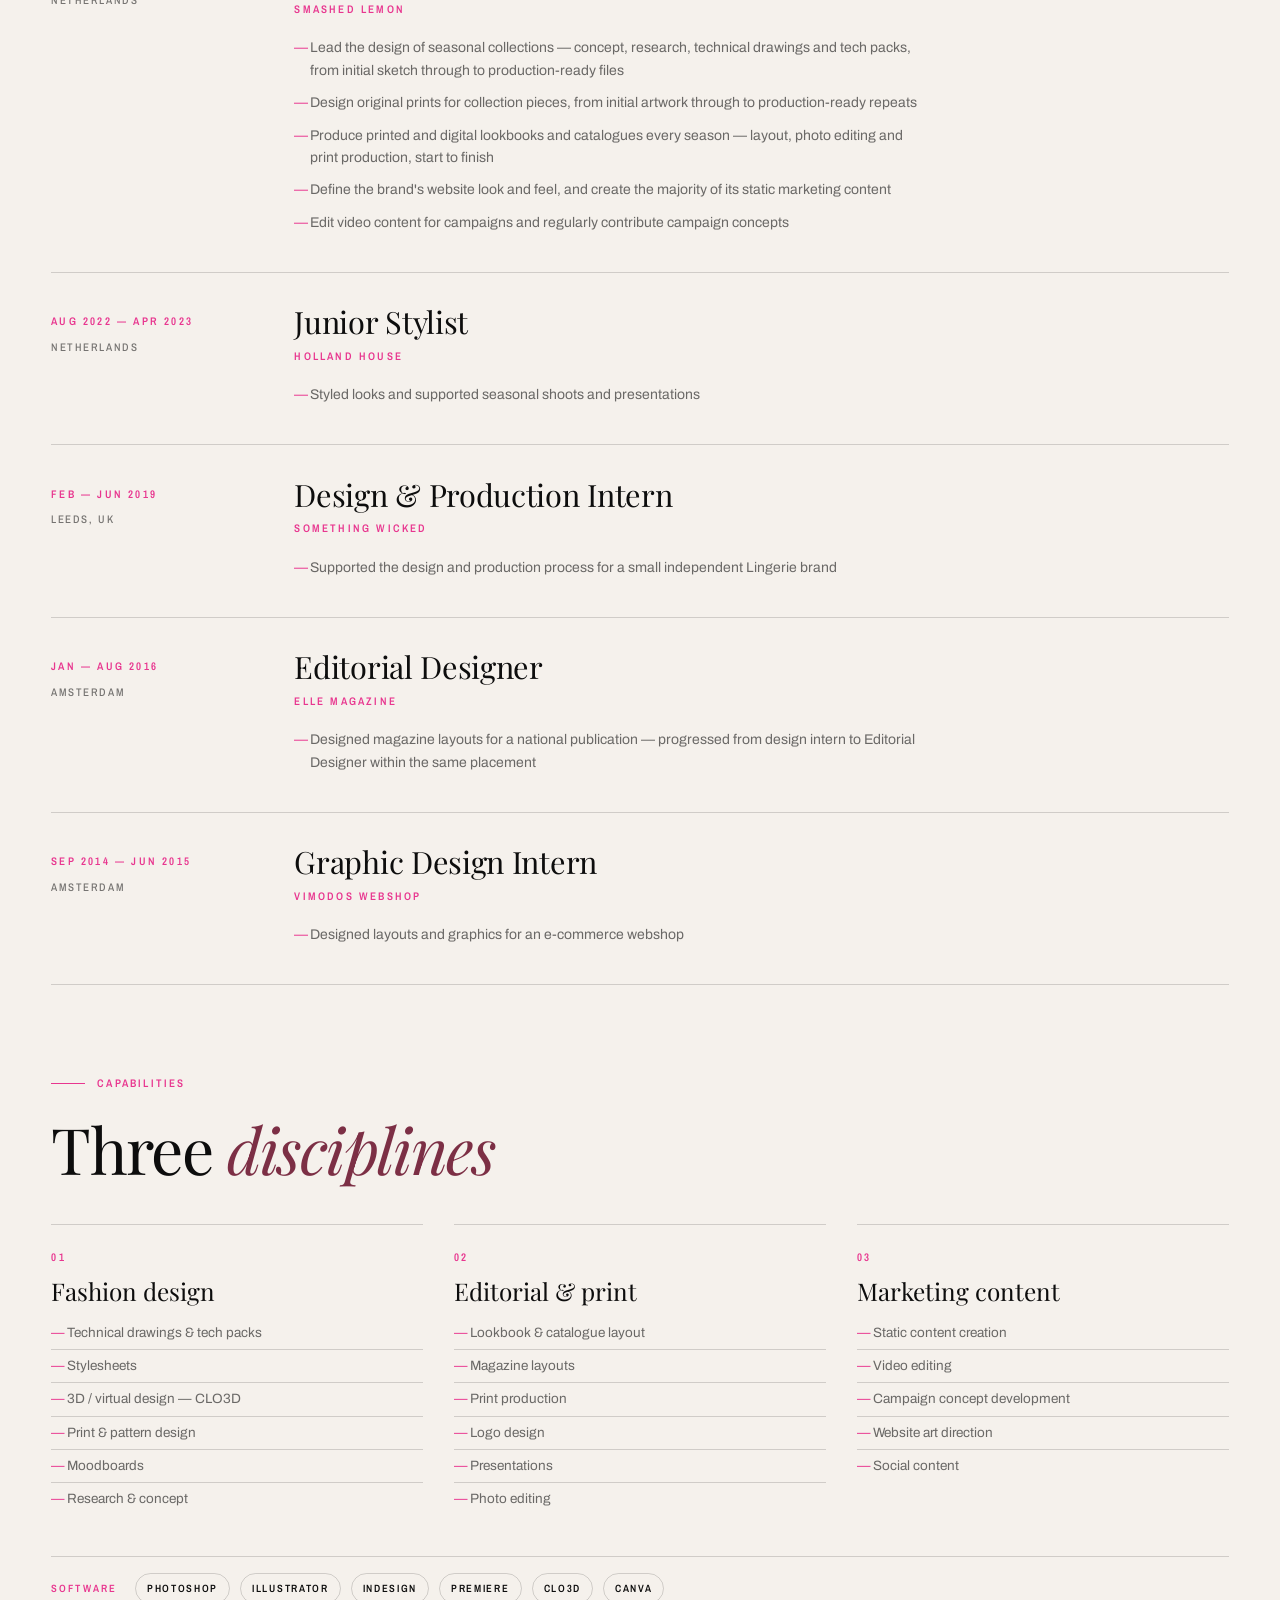
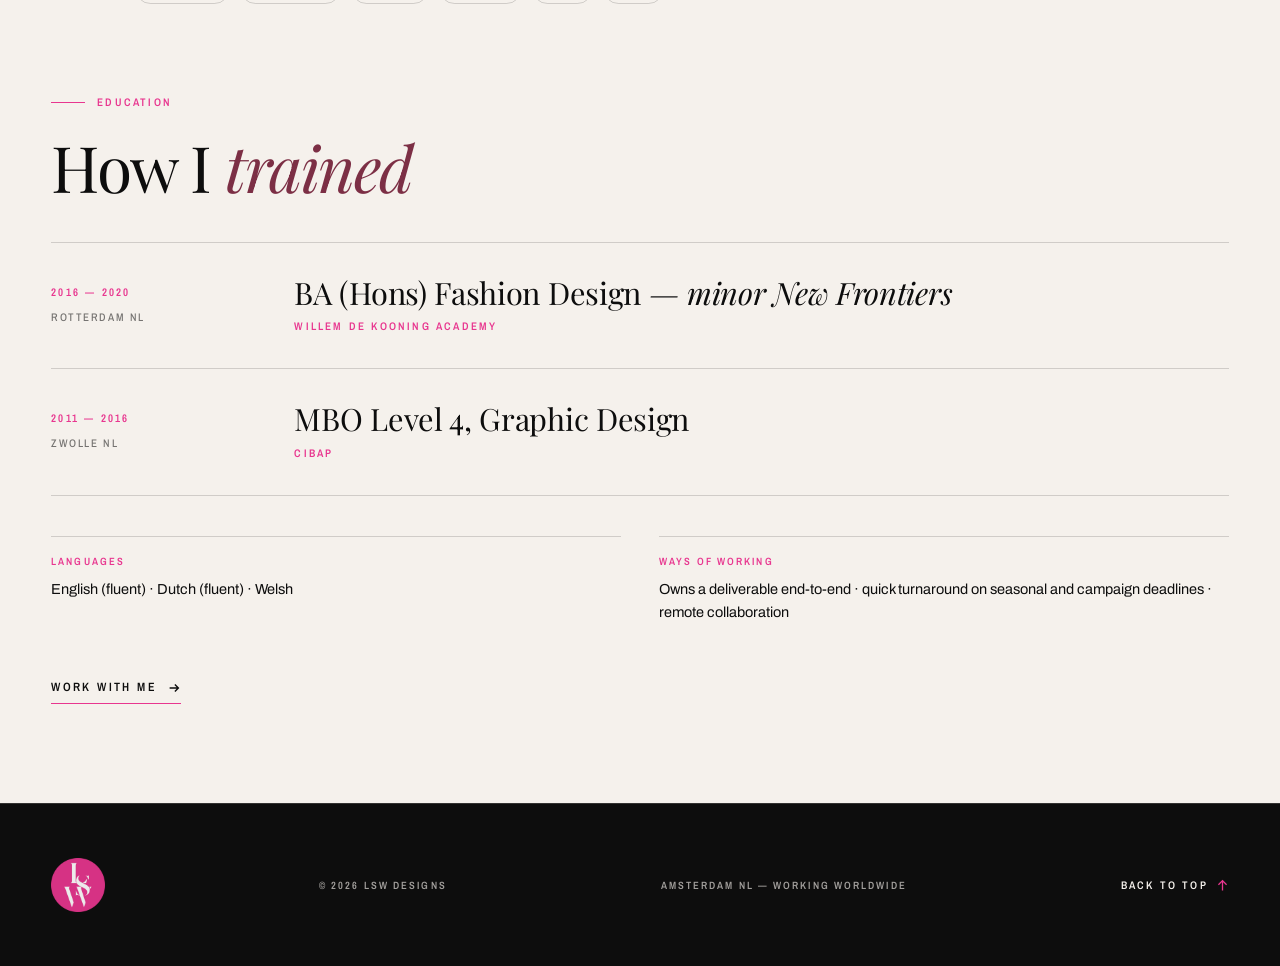
==== commit 5a50f103: "change archive to studio" ====
--- a/about.html
+++ b/about.html
@@ -25,7 +25,7 @@
   </button>
   <div class="sub" id="workSub">
     <a href="work.html">Selected work</a>
-    <a href="print-archive.html">Print archive</a>
+    <a href="print-studio.html">Print studio</a>
   </div>
 </div>
       <a href="services.html"><sup>02</sup>Services</a>
@@ -44,7 +44,7 @@
     <a href="index.html"><sup>00</sup>Home</a>
     <a href="work.html"><sup>01</sup>Work</a>
 <div class="sub-links">
-  <a href="print-archive.html">Print archive</a>
+  <a href="print-studio.html">Print studio</a>
 </div>
     <a href="services.html"><sup>02</sup>Services</a>
     <a href="process.html"><sup>03</sup>Process</a>
--- a/assets/fonts/fonts.css
+++ b/assets/fonts/fonts.css
@@ -1,55 +1,166 @@
+@font-face {
+  font-family: 'Playfair Display';
+  font-style: normal;
+  font-weight: 400 900;
+  font-display: swap;
+  src:url(pf-00.woff2) format('woff2');
+  unicode-range: U+0100-02BA, U+02BD-02C5, U+02C7-02CC, U+02CE-02D7, U+02DD-02FF, U+0304, U+0308, U+0329, U+1D00-1DBF, U+1E00-1E9F, U+1EF2-1EFF, U+2020, U+20A0-20AB, U+20AD-20C0, U+2113, U+2C60-2C7F, U+A720-A7FF;
+}
+@font-face {
+  font-family: 'Playfair Display';
+  font-style: normal;
+  font-weight: 400 900;
+  font-display: swap;
+  src:url(pf-01.woff2) format('woff2');
+  unicode-range: U+0102-0103, U+0110-0111, U+0128-0129, U+0168-0169, U+01A0-01A1, U+01AF-01B0, U+0300-0301, U+0303-0304, U+0308-0309, U+0323, U+0329, U+1EA0-1EF9, U+20AB;
+}
+@font-face {
+  font-family: 'Playfair Display';
+  font-style: normal;
+  font-weight: 400 900;
+  font-display: swap;
+  src:url(pf-02.woff2) format('woff2');
+  unicode-range: U+0301, U+0400-045F, U+0490-0491, U+04B0-04B1, U+2116;
+}
+@font-face {
+  font-family: 'Playfair Display';
+  font-style: normal;
+  font-weight: 400 900;
+  font-display: swap;
+  src:url(pf-03.woff2) format('woff2');
+  unicode-range: U+0000-00FF, U+0131, U+0152-0153, U+02BB-02BC, U+02C6, U+02DA, U+02DC, U+0304, U+0308, U+0329, U+2000-206F, U+20AC, U+2122, U+2191, U+2193, U+2212, U+2215, U+FEFF, U+FFFD;
+}
+@font-face {
+  font-family: 'Playfair Display';
+  font-style: italic;
+  font-weight: 400 900;
+  font-display: swap;
+  src:url(pf-04.woff2) format('woff2');
+  unicode-range: U+0000-00FF, U+0131, U+0152-0153, U+02BB-02BC, U+02C6, U+02DA, U+02DC, U+0304, U+0308, U+0329, U+2000-206F, U+20AC, U+2122, U+2191, U+2193, U+2212, U+2215, U+FEFF, U+FFFD;
+}
+@font-face {
+  font-family: 'Playfair Display';
+  font-style: italic;
+  font-weight: 400 900;
+  font-display: swap;
+  src:url(pf-05.woff2) format('woff2');
+  unicode-range: U+0301, U+0400-045F, U+0490-0491, U+04B0-04B1, U+2116;
+}
+@font-face {
+  font-family: 'Playfair Display';
+  font-style: italic;
+  font-weight: 400 900;
+  font-display: swap;
+  src:url(pf-06.woff2) format('woff2');
+  unicode-range: U+0100-02BA, U+02BD-02C5, U+02C7-02CC, U+02CE-02D7, U+02DD-02FF, U+0304, U+0308, U+0329, U+1D00-1DBF, U+1E00-1E9F, U+1EF2-1EFF, U+2020, U+20A0-20AB, U+20AD-20C0, U+2113, U+2C60-2C7F, U+A720-A7FF;
+}
+@font-face {
+  font-family: 'Playfair Display';
+  font-style: italic;
+  font-weight: 400 900;
+  font-display: swap;
+  src:url(pf-07.woff2) format('woff2');
+  unicode-range: U+0102-0103, U+0110-0111, U+0128-0129, U+0168-0169, U+01A0-01A1, U+01AF-01B0, U+0300-0301, U+0303-0304, U+0308-0309, U+0323, U+0329, U+1EA0-1EF9, U+20AB;
+}
 @font-face {
   font-family: 'Archivo';
   font-style: italic;
   font-weight: 100 900;
   font-stretch: 100%;
   font-display: swap;
-  src: url(k3kBo8UDI-1M0wlSfdzyIEkpwTM29hr-8mTYCxCmuA.woff2) format('woff2');
+  src:url(gf-00.woff2) format('woff2');
+  unicode-range: U+0102-0103, U+0110-0111, U+0128-0129, U+0168-0169, U+01A0-01A1, U+01AF-01B0, U+0300-0301, U+0303-0304, U+0308-0309, U+0323, U+0329, U+1EA0-1EF9, U+20AB;
+}
+@font-face {
+  font-family: 'Archivo';
+  font-style: italic;
+  font-weight: 100 900;
+  font-stretch: 100%;
+  font-display: swap;
+  src:url(gf-01.woff2) format('woff2');
+  unicode-range: U+0100-02BA, U+02BD-02C5, U+02C7-02CC, U+02CE-02D7, U+02DD-02FF, U+0304, U+0308, U+0329, U+1D00-1DBF, U+1E00-1E9F, U+1EF2-1EFF, U+2020, U+20A0-20AB, U+20AD-20C0, U+2113, U+2C60-2C7F, U+A720-A7FF;
+}
+@font-face {
+  font-family: 'Archivo';
+  font-style: italic;
+  font-weight: 100 900;
+  font-stretch: 100%;
+  font-display: swap;
+  src:url(gf-02.woff2) format('woff2');
   unicode-range: U+0000-00FF, U+0131, U+0152-0153, U+02BB-02BC, U+02C6, U+02DA, U+02DC, U+0304, U+0308, U+0329, U+2000-206F, U+20AC, U+2122, U+2191, U+2193, U+2212, U+2215, U+FEFF, U+FFFD;
 }
-
 @font-face {
   font-family: 'Archivo';
   font-style: normal;
   font-weight: 100 900;
   font-stretch: 100%;
   font-display: swap;
-  src: url(k3kPo8UDI-1M0wlSV9XAw6lQkqWY8Q82sLydOxI.woff2) format('woff2');
+  src:url(gf-03.woff2) format('woff2');
+  unicode-range: U+0102-0103, U+0110-0111, U+0128-0129, U+0168-0169, U+01A0-01A1, U+01AF-01B0, U+0300-0301, U+0303-0304, U+0308-0309, U+0323, U+0329, U+1EA0-1EF9, U+20AB;
+}
+@font-face {
+  font-family: 'Archivo';
+  font-style: normal;
+  font-weight: 100 900;
+  font-stretch: 100%;
+  font-display: swap;
+  src:url(gf-04.woff2) format('woff2');
+  unicode-range: U+0100-02BA, U+02BD-02C5, U+02C7-02CC, U+02CE-02D7, U+02DD-02FF, U+0304, U+0308, U+0329, U+1D00-1DBF, U+1E00-1E9F, U+1EF2-1EFF, U+2020, U+20A0-20AB, U+20AD-20C0, U+2113, U+2C60-2C7F, U+A720-A7FF;
+}
+@font-face {
+  font-family: 'Archivo';
+  font-style: normal;
+  font-weight: 100 900;
+  font-stretch: 100%;
+  font-display: swap;
+  src:url(gf-05.woff2) format('woff2');
   unicode-range: U+0000-00FF, U+0131, U+0152-0153, U+02BB-02BC, U+02C6, U+02DA, U+02DC, U+0304, U+0308, U+0329, U+2000-206F, U+20AC, U+2122, U+2191, U+2193, U+2212, U+2215, U+FEFF, U+FFFD;
 }
-
+@font-face {
+  font-family: 'Archivo Narrow';
+  font-style: normal;
+  font-weight: 400 700;
+  font-display: swap;
+  src:url(gf-06.woff2) format('woff2');
+  unicode-range: U+0100-02BA, U+02BD-02C5, U+02C7-02CC, U+02CE-02D7, U+02DD-02FF, U+0304, U+0308, U+0329, U+1D00-1DBF, U+1E00-1E9F, U+1EF2-1EFF, U+2020, U+20A0-20AB, U+20AD-20C0, U+2113, U+2C60-2C7F, U+A720-A7FF;
+}
+@font-face {
+  font-family: 'Archivo Narrow';
+  font-style: normal;
+  font-weight: 400 700;
+  font-display: swap;
+  src:url(gf-07.woff2) format('woff2');
+  unicode-range: U+0102-0103, U+0110-0111, U+0128-0129, U+0168-0169, U+01A0-01A1, U+01AF-01B0, U+0300-0301, U+0303-0304, U+0308-0309, U+0323, U+0329, U+1EA0-1EF9, U+20AB;
+}
+@font-face {
+  font-family: 'Archivo Narrow';
+  font-style: normal;
+  font-weight: 400 700;
+  font-display: swap;
+  src:url(gf-08.woff2) format('woff2');
+  unicode-range: U+0000-00FF, U+0131, U+0152-0153, U+02BB-02BC, U+02C6, U+02DA, U+02DC, U+0304, U+0308, U+0329, U+2000-206F, U+20AC, U+2122, U+2191, U+2193, U+2212, U+2215, U+FEFF, U+FFFD;
+}
 @font-face {
   font-family: 'Archivo Narrow';
   font-style: italic;
   font-weight: 400 700;
   font-display: swap;
-  src: url(tss2ApVBdCYD5Q7hcxTE1ArZ0bb1uX563g.woff2) format('woff2');
+  src:url(gf-09.woff2) format('woff2');
   unicode-range: U+0000-00FF, U+0131, U+0152-0153, U+02BB-02BC, U+02C6, U+02DA, U+02DC, U+0304, U+0308, U+0329, U+2000-206F, U+20AC, U+2122, U+2191, U+2193, U+2212, U+2215, U+FEFF, U+FFFD;
 }
-
 @font-face {
   font-family: 'Archivo Narrow';
-  font-style: normal;
+  font-style: italic;
   font-weight: 400 700;
   font-display: swap;
-  src: url(tss0ApVBdCYD5Q7hcxTE1ArZ0bbwiXw.woff2) format('woff2');
-  unicode-range: U+0000-00FF, U+0131, U+0152-0153, U+02BB-02BC, U+02C6, U+02DA, U+02DC, U+0304, U+0308, U+0329, U+2000-206F, U+20AC, U+2122, U+2191, U+2193, U+2212, U+2215, U+FEFF, U+FFFD;
+  src:url(gf-10.woff2) format('woff2');
+  unicode-range: U+0100-02BA, U+02BD-02C5, U+02C7-02CC, U+02CE-02D7, U+02DD-02FF, U+0304, U+0308, U+0329, U+1D00-1DBF, U+1E00-1E9F, U+1EF2-1EFF, U+2020, U+20A0-20AB, U+20AD-20C0, U+2113, U+2C60-2C7F, U+A720-A7FF;
 }
-
 @font-face {
-  font-family: 'Fraunces';
+  font-family: 'Archivo Narrow';
   font-style: italic;
-  font-weight: 100 900;
+  font-weight: 400 700;
   font-display: swap;
-  src: url(6NU58FyLNQOQZAnv9ZwNjucMHVn85Ni7emAe9lKqZTnbB-gzTK0K1ChjeveQ.woff2) format('woff2');
-  unicode-range: U+0000-00FF, U+0131, U+0152-0153, U+02BB-02BC, U+02C6, U+02DA, U+02DC, U+0304, U+0308, U+0329, U+2000-206F, U+20AC, U+2122, U+2191, U+2193, U+2212, U+2215, U+FEFF, U+FFFD;
-}
-
-@font-face {
-  font-family: 'Fraunces';
-  font-style: normal;
-  font-weight: 100 900;
-  font-display: swap;
-  src: url(6NU78FyLNQOQZAnv9bYEvDiIdE9Ea92uemAk_WBq8U_9v0c2Wa0KxC9TeA.woff2) format('woff2');
-  unicode-range: U+0000-00FF, U+0131, U+0152-0153, U+02BB-02BC, U+02C6, U+02DA, U+02DC, U+0304, U+0308, U+0329, U+2000-206F, U+20AC, U+2122, U+2191, U+2193, U+2212, U+2215, U+FEFF, U+FFFD;
-}
+  src:url(gf-11.woff2) format('woff2');
+  unicode-range: U+0102-0103, U+0110-0111, U+0128-0129, U+0168-0169, U+01A0-01A1, U+01AF-01B0, U+0300-0301, U+0303-0304, U+0308-0309, U+0323, U+0329, U+1EA0-1EF9, U+20AB;
+}
--- a/assets/css/styles.css
+++ b/assets/css/styles.css
@@ -13,7 +13,7 @@
   --line-inv:rgba(245,241,236,.16);
   --mute:rgba(13,13,13,.6);
   --mute-inv:rgba(245,241,236,.64);
-  --serif:'Fraunces',Georgia,'Times New Roman',serif;
+  --serif:'Playfair Display',Georgia,'Times New Roman',serif;
   --sans:'Archivo','Helvetica Neue',Arial,sans-serif;
   --narrow:'Archivo Narrow','Arial Narrow',Arial,sans-serif;
   --ease:cubic-bezier(.65,.05,.36,1);
@@ -843,3 +843,40 @@
 .foot-ig:hover{color:var(--rose-soft)}
 .ig-link{color:var(--rose-soft);text-decoration:none;font-weight:700}
 .ig-link:hover{color:#fff;text-decoration:underline}
+/* ===== G8 — print-to-final journey strip ===== */
+.journey{display:grid;grid-template-columns:repeat(4,1fr);gap:clamp(14px,2vw,26px);margin-top:clamp(20px,3.5vh,36px)}
+.jstep{display:flex;flex-direction:column;position:relative}
+.jnum{font-family:var(--narrow);font-size:11px;font-weight:700;letter-spacing:.22em;text-transform:uppercase;color:var(--rose-bright);margin:0 0 10px;display:flex;align-items:center;gap:10px}
+.jnum::after{content:"";order:2;flex:1;height:1px;background:var(--line)}
+.jstep .media{aspect-ratio:4/5;background:#fff;border:1px solid var(--line);border-radius:14px;padding:clamp(8px,1vw,14px);overflow:hidden}
+.jstep .media img{width:100%;height:100%;object-fit:contain;display:block}
+.jstep.cover .media img{object-fit:cover}
+.jstep .cap{margin-top:10px}
+.jstep:not(:last-child)::after{content:"\2192";position:absolute;top:45%;right:calc(-1 * clamp(14px,2vw,26px) - 2px);transform:translateY(-50%);font-family:var(--narrow);color:var(--rose-bright);font-size:20px;z-index:2;text-shadow:0 0 6px var(--paper),0 0 6px var(--paper)}
+@media (max-width:900px){
+  .journey{grid-template-columns:1fr 1fr;gap:clamp(14px,3vw,22px)}
+  .jstep:nth-child(2)::after{content:none}
+}
+@media (max-width:520px){
+  .jstep:not(:last-child)::after{display:none}
+  .jnum{font-size:10px;letter-spacing:.16em}
+}
+
+/* ===== G7 — tech pack & document sheets show full on white cards ===== */
+.grid.stack .media:has(img[src*="tp-"]),
+.grid.stack .media:has(img[src*="mc-"]){background:#fff;border:1px solid var(--line);padding:clamp(8px,1vw,14px)}
+.grid.stack .media:has(img[src*="tp-"]) img,
+.grid.stack .media:has(img[src*="mc-"]) img{object-fit:contain}
+
+/* ===== G9 — T-shirt graphics section ===== */
+.journey.j3{grid-template-columns:repeat(3,1fr)}
+.jlead{margin-top:clamp(24px,4vh,40px);font-size:13px}
+@media (max-width:900px){
+  .journey.j3{grid-template-columns:1fr 1fr;gap:clamp(14px,3vw,22px)}
+  .journey.j3 .jstep:nth-child(2)::after{content:none}
+}
+/* artworks must never crop — beats G1's s3 cover rule */
+.grid.stack .fig.s3 .media:has(img[src*="Tshirtprint"]) img{object-fit:contain}
+/* ===== G11 — Designs garment photos join the white-card family ===== */
+.grid.stack .media:has(img[src*="Muticolour"]){background:#fff;border:1px solid var(--line);padding:clamp(8px,1vw,14px)}
+.grid.stack .media:has(img[src*="Muticolour"]) img{object-fit:contain}
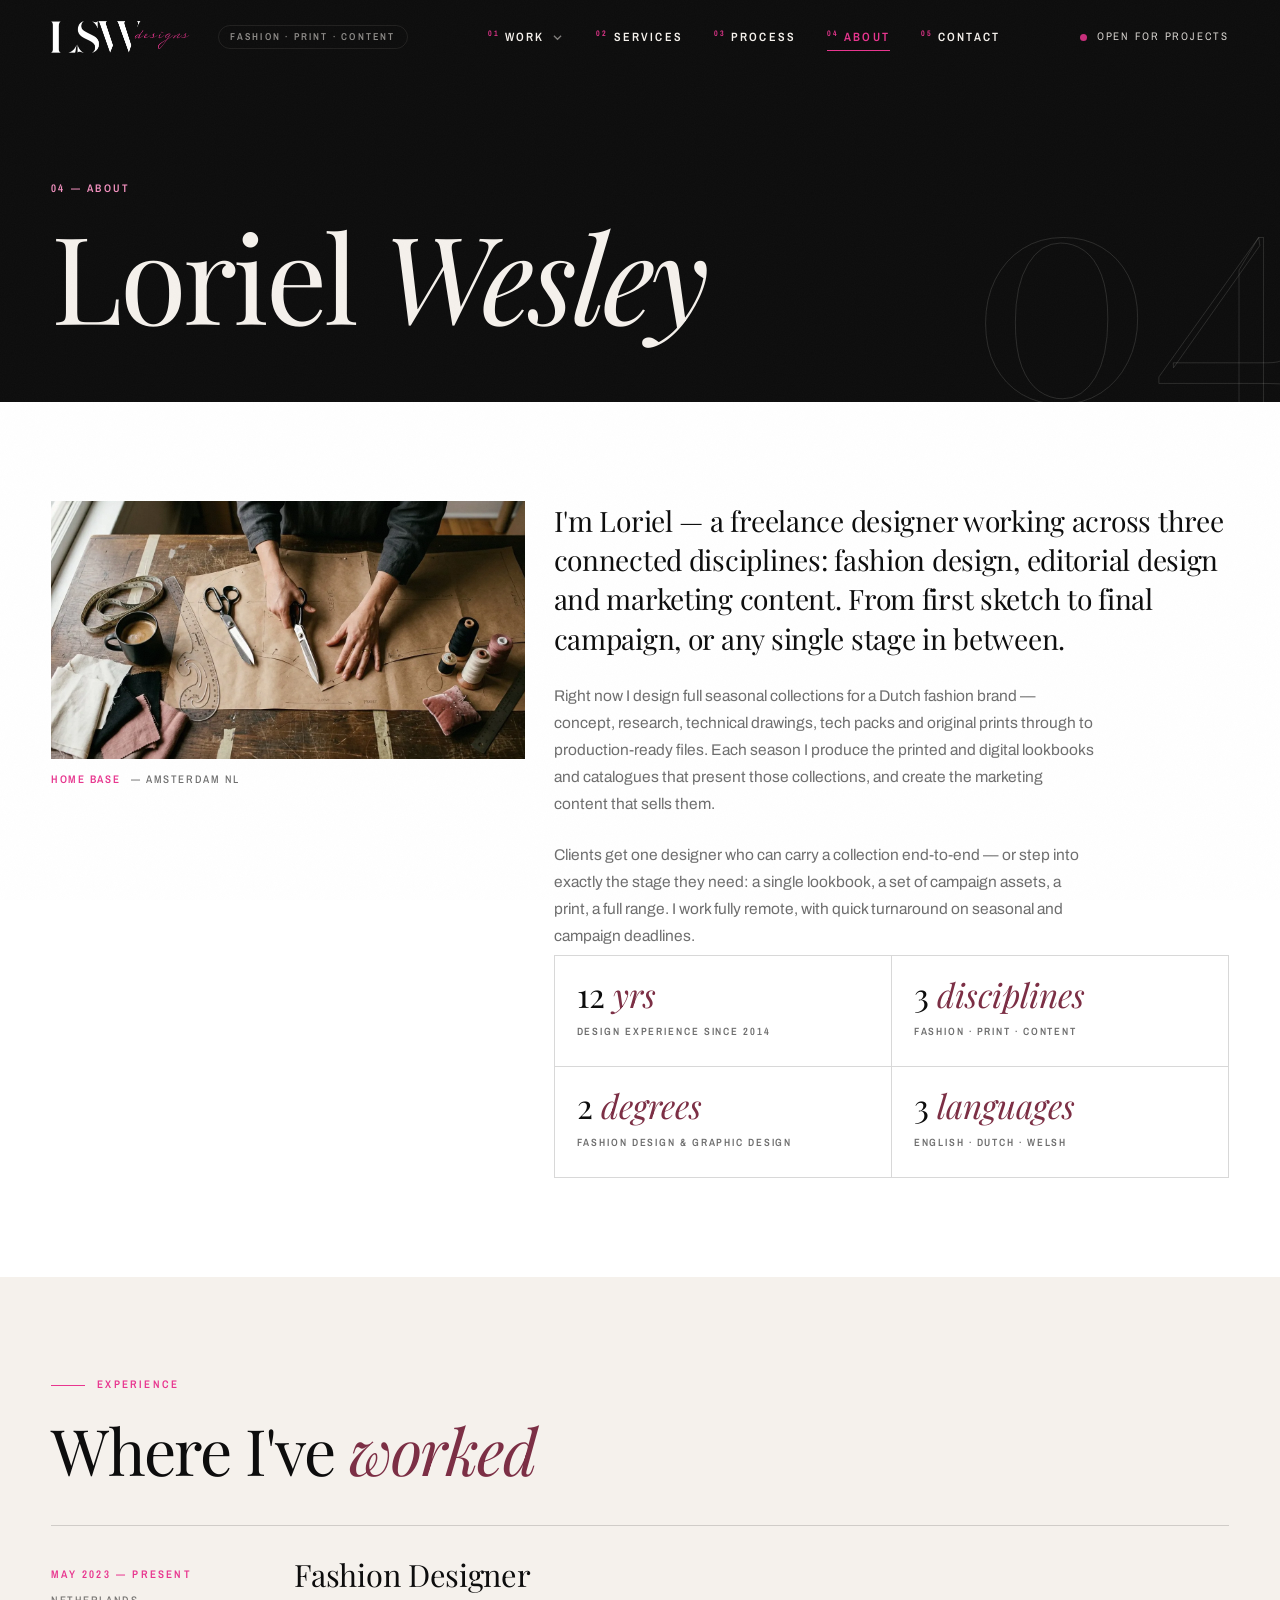
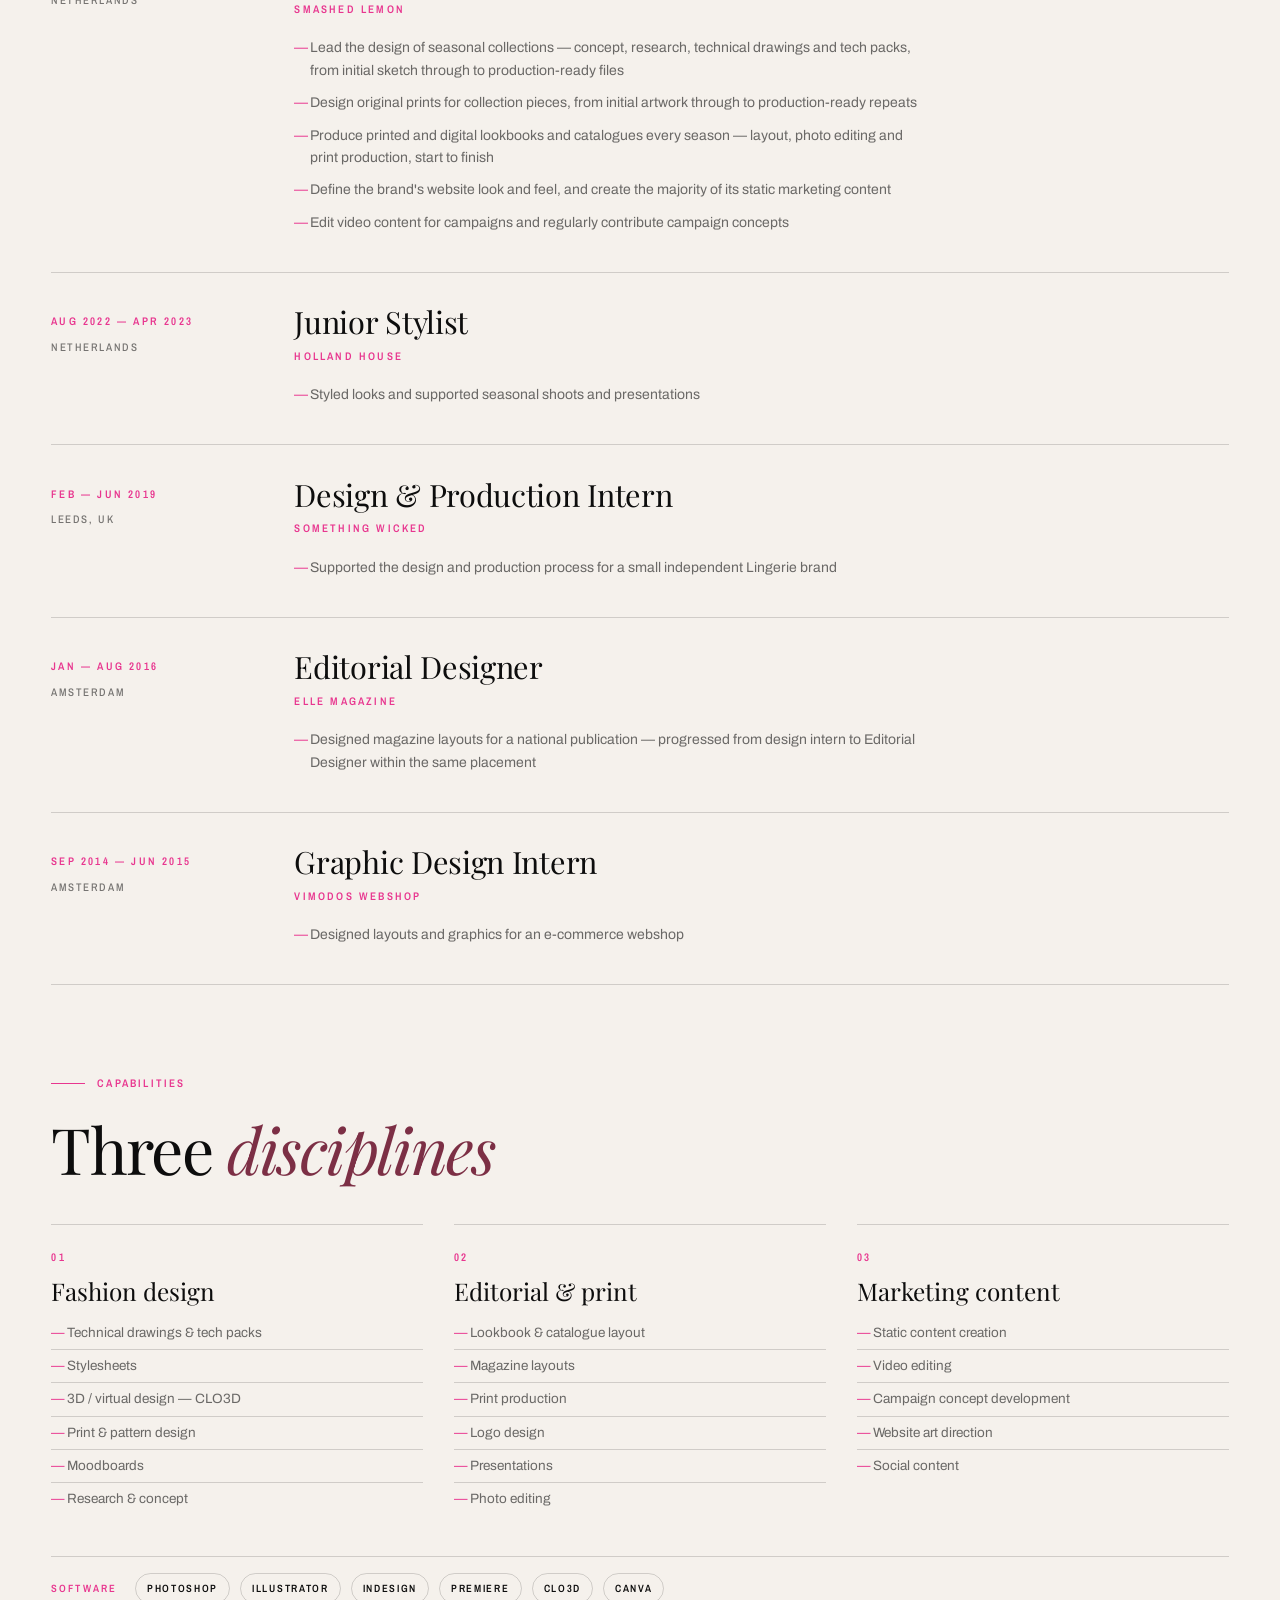
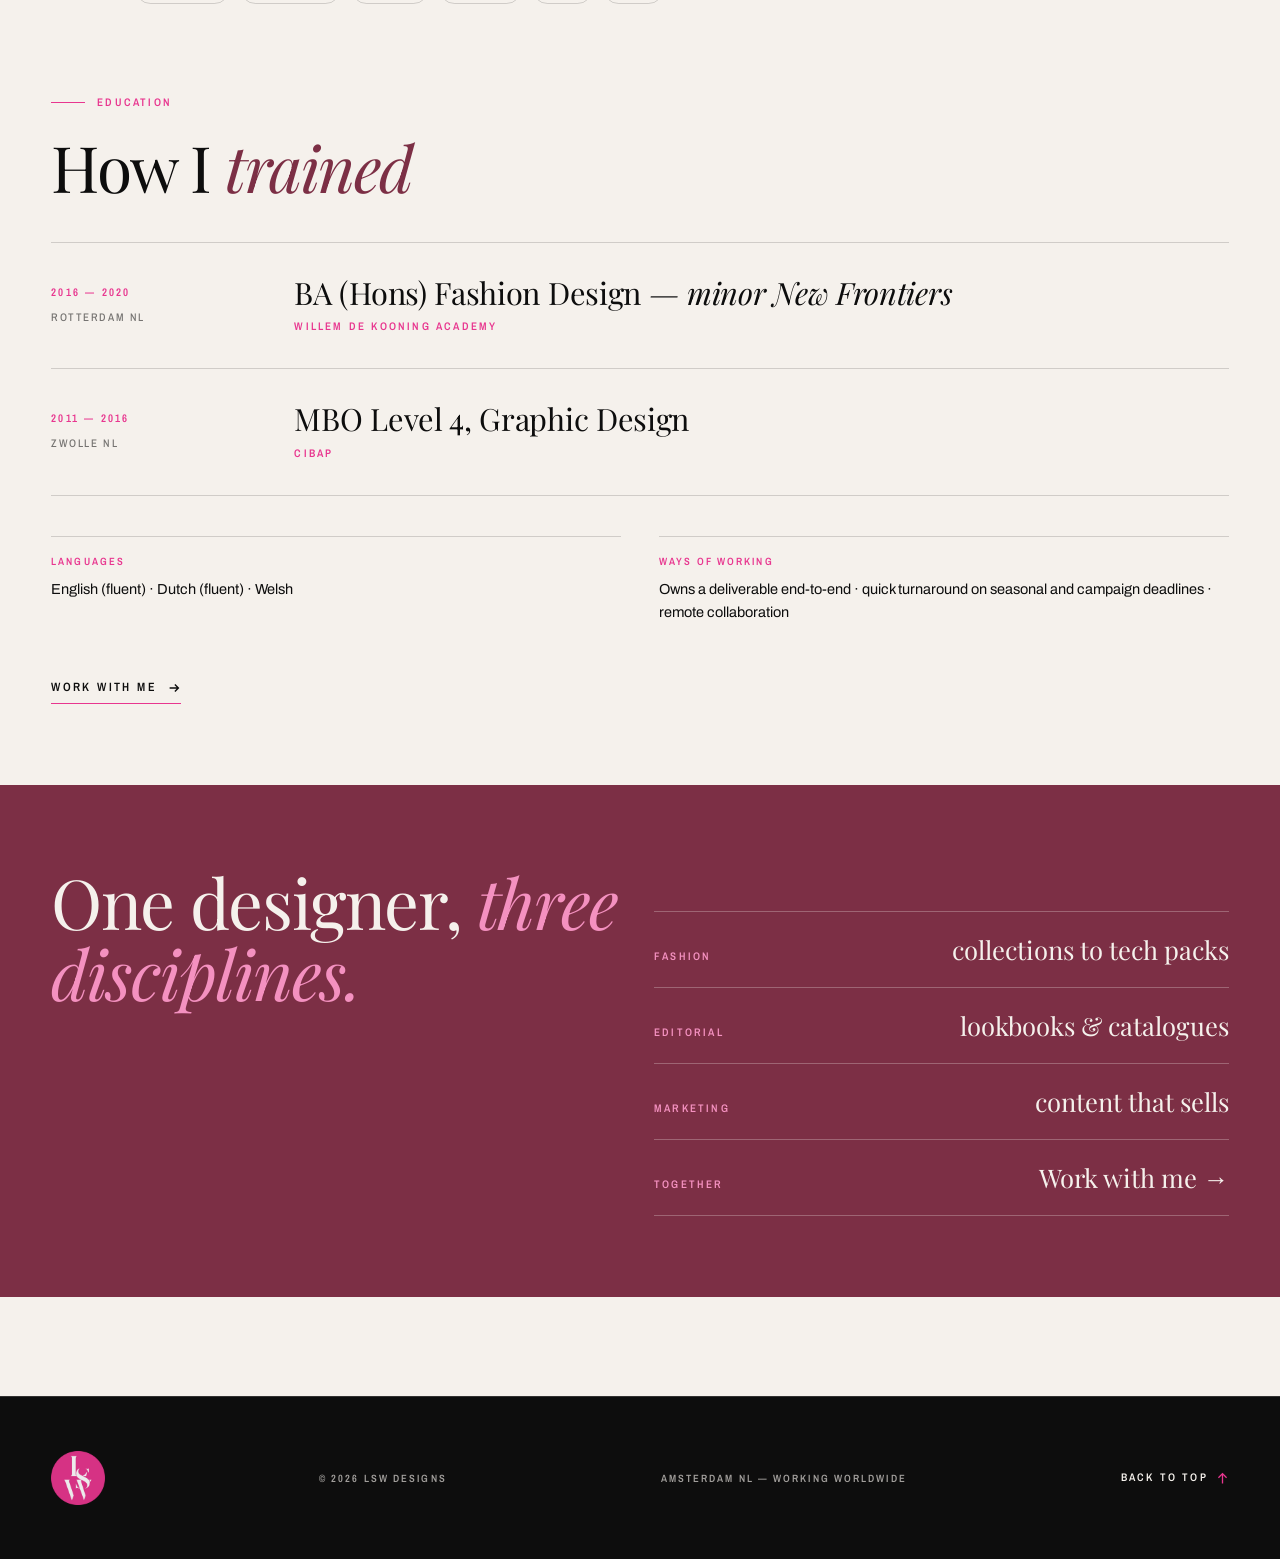
==== commit 24d16877: "rose bud band adding" ====
--- a/about.html
+++ b/about.html
@@ -249,6 +249,25 @@
 
     <a class="more" href="index.html#contact" style="margin-top:clamp(36px,6vh,56px)">Work with me <svg viewBox="0 0 16 16" fill="none" stroke="currentColor" stroke-width="1.6"><path d="M3 8h10M9 4l4 4-4 4"/></svg></a>
   </div>
+  <!-- dark rose band -->
+ <div class="rose-band">
+  <div class="container">
+    <div class="grid stack">
+      <div class="s6">
+        <h2 class="statement reveal">One designer, <em>three disciplines.</em></h2>
+        <p class="sub reveal" style="--d:90ms">Fashion · Editorial · Marketing — one stage or the whole journey</p>
+      </div>
+      <div class="s6 o7">
+        <div class="tt reveal" style="--d:120ms">
+          <div class="tt-row"><span class="k">Fashion</span><span class="v">collections to tech packs</span></div>
+          <div class="tt-row"><span class="k">Editorial</span><span class="v">lookbooks &amp; catalogues</span></div>
+          <div class="tt-row"><span class="k">Marketing</span><span class="v">content that sells</span></div>
+          <div class="tt-row"><span class="k">Together</span><span class="v"><a href="index.html#contact" style="color:inherit">Work with me →</a></span></div>
+        </div>
+      </div>
+    </div>
+  </div>
+ </div>
 </section>
 </main>
 
